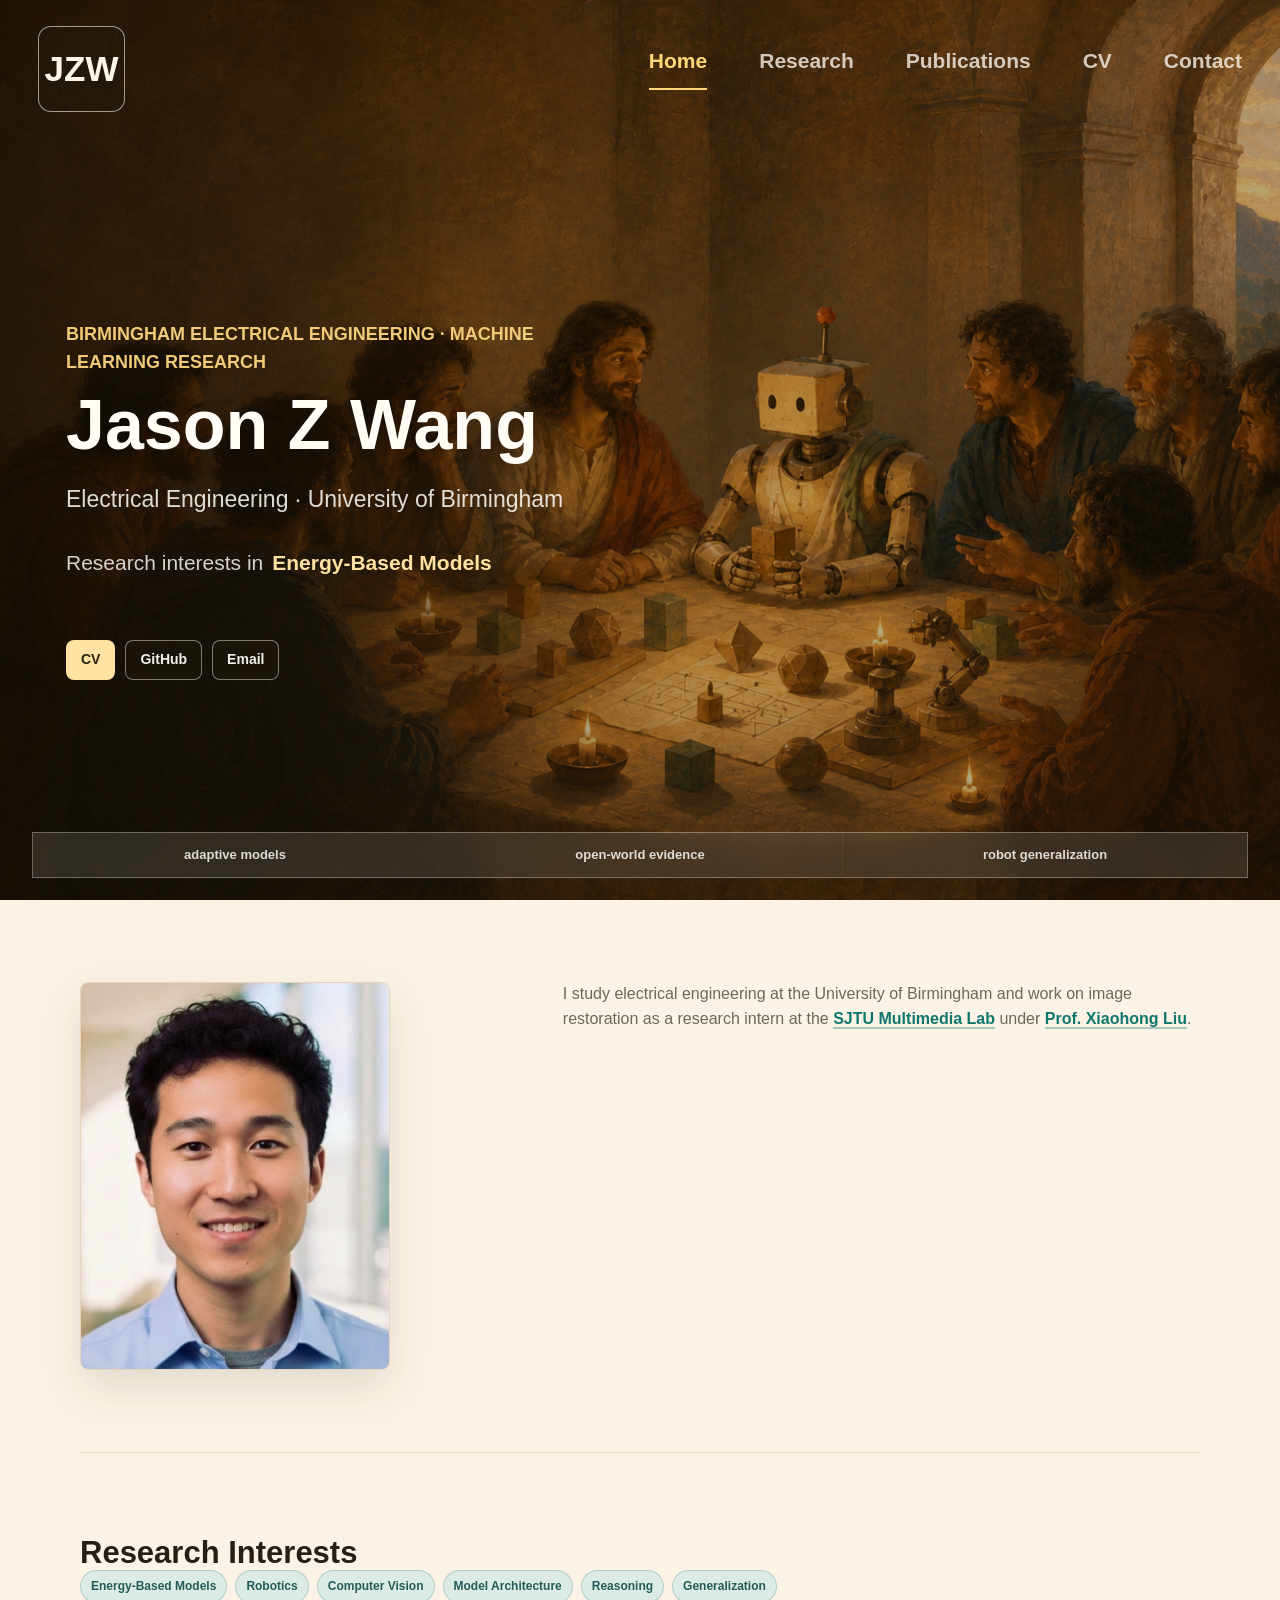
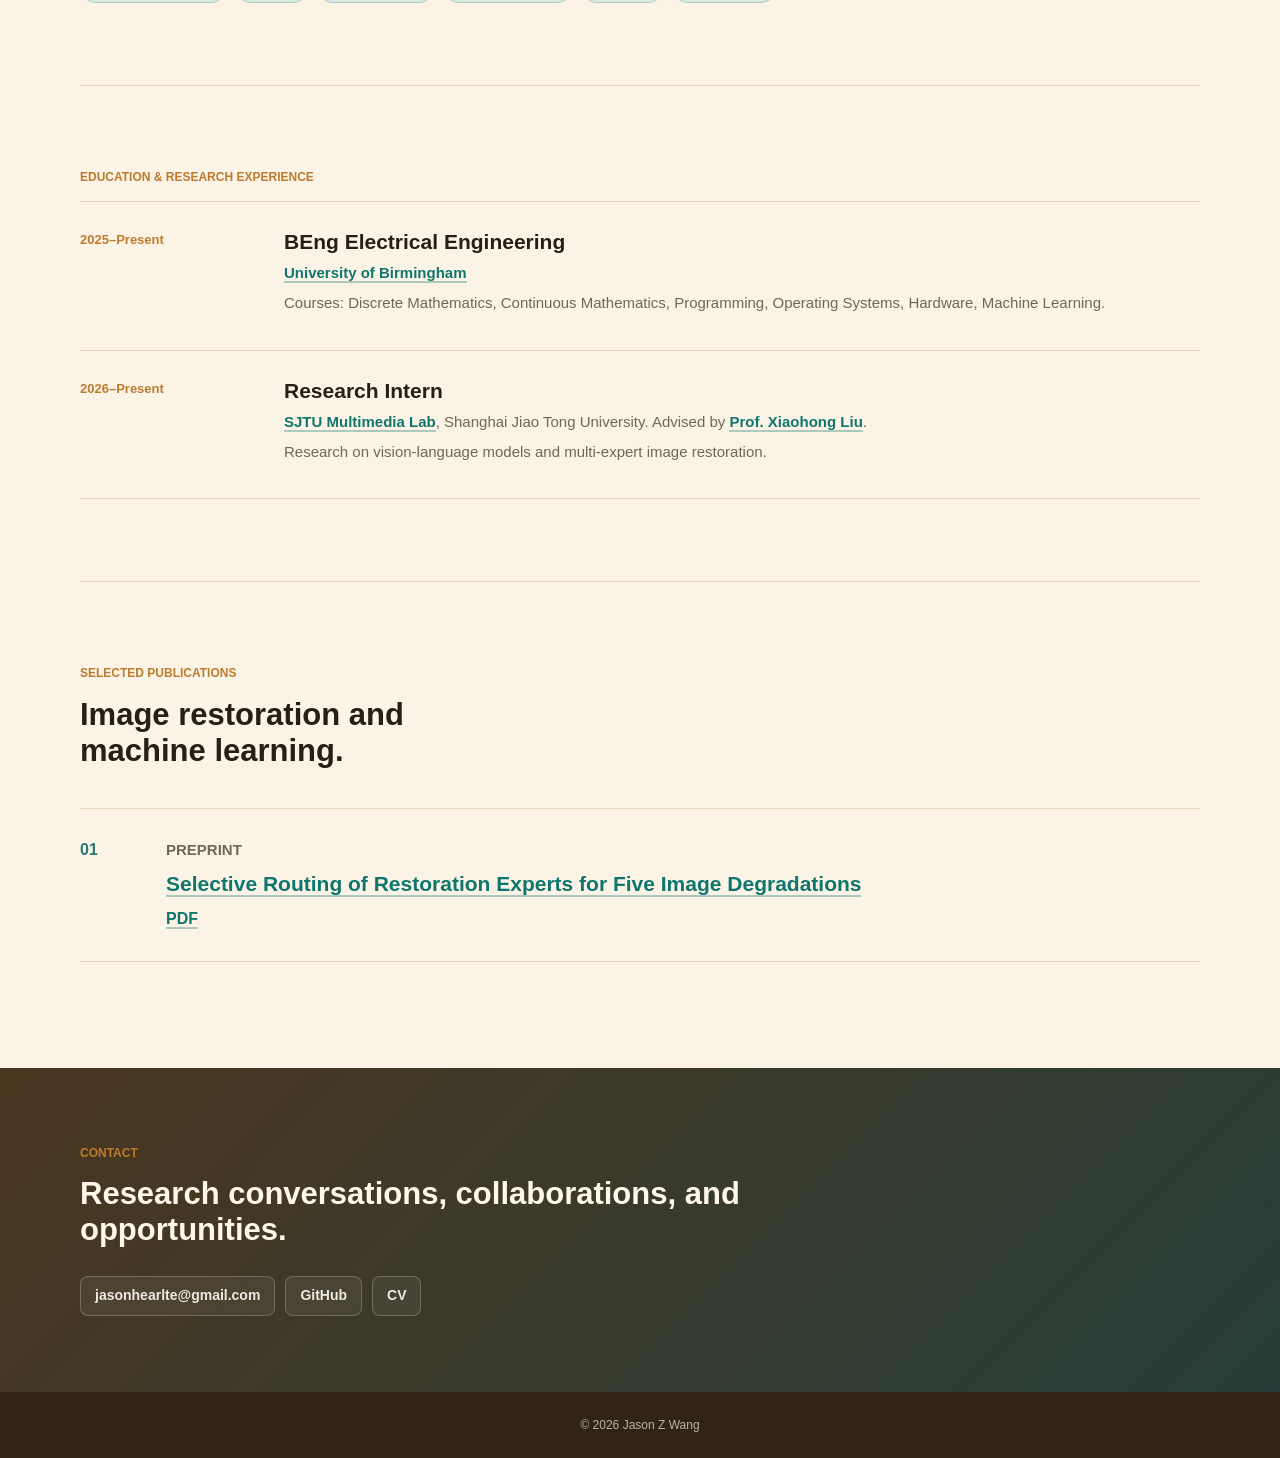
==== index.html @ c625f0ee "Remove education ranking and highlights" ====
<!DOCTYPE html>
<html lang="en">
<head>
  <meta charset="UTF-8">
  <meta name="viewport" content="width=device-width, initial-scale=1.0">
  <title>Jason Z Wang | Birmingham Electrical Engineering & ML Research</title>
  <meta name="description" content="Academic website for Jason Z Wang, a University of Birmingham Electrical Engineering student researching adaptive physical world models, embodied AI, robot learning, and open-world generalization.">
  <meta name="author" content="Jason Z Wang">
  <meta name="theme-color" content="#070b14">
  <link rel="canonical" href="https://jason-wang313.github.io/">

  <meta property="og:title" content="Jason Z Wang | Birmingham Electrical Engineering & ML Research">
  <meta property="og:description" content="Electrical Engineering at the University of Birmingham. Research interests in physical world models, embodied AI, robot learning, and open-world generalization.">
  <meta property="og:type" content="website">
  <meta property="og:url" content="https://jason-wang313.github.io/">
  <meta property="og:site_name" content="Jason Z Wang">
  <meta name="twitter:card" content="summary">
  <meta name="twitter:title" content="Jason Z Wang | Birmingham Electrical Engineering & ML Research">
  <meta name="twitter:description" content="Birmingham Electrical Engineering student and ML researcher working toward adaptive physical world models and embodied intelligence.">

  <link rel="icon" href="assets/favicon.svg" type="image/svg+xml">
  <link rel="stylesheet" href="css/style.css?v=20260519-headshot">
</head>
<body>
  <header class="site-header" id="top">
    <a class="brand" href="#home" aria-label="Jason Z Wang home">
      <span class="brand__mark">JZW</span>
    </a>
    <button class="nav-toggle" type="button" aria-label="Open navigation" aria-expanded="false">
      <span></span>
      <span></span>
      <span></span>
    </button>
    <nav class="site-nav" aria-label="Primary navigation">
      <a href="#home">Home</a>
      <a href="#research">Research</a>
      <a href="#publications">Publications</a>
      <a href="cv.html">CV</a>
      <a href="#contact">Contact</a>
    </nav>
  </header>

  <section class="hero" id="home" aria-labelledby="hero-title">
    <div class="hero__shade" aria-hidden="true"></div>

    <div class="hero__inner">
      <p class="eyebrow">Birmingham Electrical Engineering · Machine Learning Research</p>
      <h1 id="hero-title">Jason Z Wang</h1>
      <p class="hero__subtitle">Electrical Engineering · <span>University of Birmingham</span></p>
      <p class="hero__rotation">
        <span>Research interests in</span>
        <strong id="rotating-interest">Energy-Based Models</strong>
      </p>

      <div class="hero__actions" aria-label="Profile links">
        <a class="action action--primary" href="cv.html">CV</a>
        <a class="action" href="https://github.com/Jason-Wang313" target="_blank" rel="noopener">GitHub</a>
        <a class="action" href="mailto:jasonhearlte@gmail.com">Email</a>
      </div>
    </div>

    <div class="hero__footer" aria-label="Research summary">
      <span>adaptive models</span>
      <span>open-world evidence</span>
      <span>robot generalization</span>
    </div>
  </section>

  <main>
    <section class="section intro-section" id="about">
      <div class="section__grid">
        <div class="profile-portrait reveal">
          <img src="assets/headshot.jpeg" alt="Jason Z Wang headshot">
        </div>
        <div class="prose reveal">
          <p>I study electrical engineering at the University of Birmingham and work on image restoration as a research intern at the <a href="https://multimedia.sjtu.edu.cn/">SJTU Multimedia Lab</a> under <a href="https://jhc.sjtu.edu.cn/~xiaohongliu/">Prof. Xiaohong Liu</a>.</p>
        </div>
      </div>
    </section>

    <section class="section research-section" id="research">
      <h2>Research Interests</h2>
      <div class="tag-list reveal">
        <span>Energy-Based Models</span>
        <span>Robotics</span>
        <span>Computer Vision</span>
        <span>Model Architecture</span>
        <span>Reasoning</span>
        <span>Generalization</span>
      </div>
    </section>

    <section class="section timeline-section" id="education">
      <p class="section-kicker">Education & Research Experience</p>
      <div class="timeline reveal">
        <article>
          <time>2025–Present</time>
          <div>
            <h2>BEng Electrical Engineering</h2>
            <p><a href="https://www.birmingham.ac.uk/study/undergraduate/subjects/electronic-electrical-and-systems-engineering-courses/electronic-electrical-engineering-beng" target="_blank" rel="noopener">University of Birmingham</a></p>
            <p>Courses: Discrete Mathematics, Continuous Mathematics, Programming, Operating Systems, Hardware, Machine Learning.</p>
          </div>
        </article>
        <article>
          <time>2026–Present</time>
          <div>
            <h2>Research Intern</h2>
            <p><a href="https://multimedia.sjtu.edu.cn/">SJTU Multimedia Lab</a>, Shanghai Jiao Tong University. Advised by <a href="https://jhc.sjtu.edu.cn/~xiaohongliu/">Prof. Xiaohong Liu</a>.</p>
            <p>Research on vision-language models and multi-expert image restoration.</p>
          </div>
        </article>
      </div>
    </section>

    <section class="section publication-section" id="publications">
      <div class="section__grid">
        <div>
          <p class="section-kicker">Selected Publications</p>
          <h2>Image restoration and machine learning.</h2>
        </div>
      </div>

      <div class="publication-list reveal">
        <article>
          <div class="pub-index">01</div>
          <div>
            <p class="pub-badge">Preprint</p>
            <h3><a href="papers/selective-routing-image-restoration.pdf">Selective Routing of Restoration Experts for Five Image Degradations</a></h3>
            <div class="pub-links"><a href="papers/selective-routing-image-restoration.pdf">PDF</a></div>
          </div>
        </article>
      </div>
    </section>

    <section class="section contact-section" id="contact">
      <div class="contact-panel reveal">
        <p class="section-kicker">Contact</p>
        <h2>Research conversations, collaborations, and opportunities.</h2>
        <div class="contact-links">
          <a href="mailto:jasonhearlte@gmail.com">jasonhearlte@gmail.com</a>
          <a href="https://github.com/Jason-Wang313" target="_blank" rel="noopener">GitHub</a>
          <a href="cv.html">CV</a>
        </div>
      </div>
    </section>
  </main>

  <footer class="site-footer">
    <p>© 2026 Jason Z Wang</p>
  </footer>

  <script src="js/main.js" defer></script>
</body>
</html>
---- css/style.css ----
:root {
  --ink: #252015;
  --muted: #706755;
  --quiet: #938873;
  --paper: #fbf4e6;
  --paper-2: #f6ead6;
  --panel: #fffaf0;
  --line: #e5d6bd;
  --teal: #2c7771;
  --teal-soft: #dcebe5;
  --amber: #bd7b2f;
  --terracotta: #a75d3a;
  --cream: #fff8ea;
  --max: 1120px;
  --ease: cubic-bezier(0.2, 0.8, 0.2, 1);
}

*,
*::before,
*::after {
  box-sizing: border-box;
}

html {
  scroll-behavior: smooth;
  scroll-padding-top: 76px;
}

body {
  margin: 0;
  color: var(--ink);
  background: var(--paper);
  font-family: "Helvetica Neue", Helvetica, Arial, Inter, ui-sans-serif, system-ui, sans-serif;
  line-height: 1.56;
  -webkit-font-smoothing: antialiased;
}

a {
  color: inherit;
  text-decoration: none;
}

strong {
  font-weight: 700;
}

.site-header {
  position: fixed;
  z-index: 30;
  top: 0;
  left: 0;
  right: 0;
  display: flex;
  align-items: center;
  justify-content: space-between;
  height: 112px;
  padding: 26px 38px 0;
  color: rgba(255, 250, 240, 0.94);
  transition: background 0.25s var(--ease), border-color 0.25s var(--ease), color 0.25s var(--ease);
}

.site-header.is-scrolled,
.site-header.is-open {
  color: var(--ink);
  background: rgba(255, 250, 240, 0.9);
  border-bottom: 1px solid rgba(138, 113, 77, 0.2);
  backdrop-filter: blur(14px);
}

.brand {
  display: inline-flex;
  align-items: center;
  font-weight: 800;
}

.brand__mark {
  display: grid;
  place-items: center;
  width: 87px;
  height: 86px;
  border: 1px solid rgba(255, 250, 240, 0.58);
  border-radius: 13px;
  color: var(--cream);
  background: rgba(37, 32, 21, 0.2);
  font-size: 35px;
}

.site-header.is-scrolled .brand__mark,
.site-header.is-open .brand__mark {
  color: var(--teal);
  border-color: rgba(44, 119, 113, 0.28);
  background: rgba(44, 119, 113, 0.08);
}

.site-nav {
  display: flex;
  align-items: center;
  gap: 52px;
  align-self: flex-start;
  padding-top: 19px;
  font-size: 21px;
  font-weight: 700;
}

.site-nav a {
  position: relative;
  color: currentColor;
  opacity: 0.82;
  transition: opacity 0.2s var(--ease), color 0.2s var(--ease);
}

.site-nav a:hover,
.site-nav a.is-active {
  color: #ffd778;
  opacity: 1;
}

.site-nav a.is-active::after {
  content: "";
  position: absolute;
  left: 0;
  right: 0;
  bottom: -12px;
  height: 2px;
  background: currentColor;
}

.nav-toggle {
  display: none;
  width: 38px;
  height: 38px;
  border: 1px solid rgba(255, 250, 240, 0.38);
  border-radius: 8px;
  background: rgba(37, 32, 21, 0.16);
  color: currentColor;
}

.nav-toggle span {
  display: block;
  width: 18px;
  height: 2px;
  margin: 4px auto;
  border-radius: 2px;
  background: currentColor;
}

.hero {
  position: relative;
  min-height: 100vh;
  display: grid;
  align-items: start;
  overflow: hidden;
  padding: 0 66px 82px;
  color: var(--cream);
  background:
    url("../assets/website-image-hero.png?v=20260518-website-image-v4") center top / cover no-repeat,
    #21170f;
}

.hero__shade {
  position: absolute;
  inset: 0;
  background:
    linear-gradient(90deg, rgba(15, 11, 7, 0.62) 0%, rgba(24, 17, 10, 0.44) 30%, rgba(24, 17, 10, 0.16) 52%, rgba(20, 13, 8, 0.22) 100%),
    linear-gradient(180deg, rgba(17, 13, 8, 0.08), rgba(17, 13, 8, 0.2));
  pointer-events: none;
}

.hero__inner {
  position: relative;
  z-index: 1;
  width: min(100%, 560px);
  margin: 0;
  padding-top: 320px;
}

.eyebrow,
.section-kicker {
  margin: 0 0 14px;
  color: var(--amber);
  font-size: 12px;
  font-weight: 800;
  text-transform: uppercase;
}

.hero .eyebrow {
  color: #f0ca78;
  font-size: 18px;
}

.hero h1 {
  max-width: 560px;
  margin: 0;
  color: #fffdf5;
  font-size: 70px;
  line-height: 1.02;
  letter-spacing: 0;
  text-shadow: 0 2px 22px rgba(0, 0, 0, 0.25);
}

.hero__subtitle {
  max-width: 560px;
  margin: 20px 0 0;
  color: rgba(255, 253, 245, 0.86);
  font-size: 23px;
  font-weight: 500;
}

.hero__rotation {
  display: flex;
  flex-wrap: wrap;
  gap: 9px;
  align-items: center;
  min-height: 32px;
  margin: 30px 0 0;
  color: rgba(255, 253, 245, 0.82);
  font-size: 21px;
}

.hero__rotation strong {
  color: #ffe2a1;
  transition: opacity 0.26s var(--ease), transform 0.26s var(--ease);
}

.hero__rotation strong.is-swapping {
  opacity: 0;
  transform: translateY(8px);
}

.hero__actions {
  display: flex;
  flex-wrap: wrap;
  gap: 10px;
  margin-top: 60px;
}

.action {
  display: inline-flex;
  align-items: center;
  justify-content: center;
  min-height: 40px;
  padding: 0 14px;
  border: 1px solid rgba(255, 250, 240, 0.44);
  border-radius: 8px;
  color: rgba(255, 253, 245, 0.94);
  background: rgba(45, 35, 20, 0.24);
  font-size: 14px;
  font-weight: 700;
  backdrop-filter: blur(6px);
  transition: transform 0.2s var(--ease), border-color 0.2s var(--ease), background 0.2s var(--ease);
}

.action:hover {
  transform: translateY(-2px);
  border-color: rgba(255, 226, 161, 0.76);
  background: rgba(45, 35, 20, 0.34);
}

.action--primary {
  border-color: rgba(255, 226, 161, 0.92);
  color: #2b2112;
  background: #ffe2a1;
}

.hero__footer {
  position: absolute;
  z-index: 1;
  left: 32px;
  right: 32px;
  bottom: 22px;
  display: grid;
  grid-template-columns: repeat(3, 1fr);
  gap: 1px;
  max-width: none;
  margin: 0 auto;
  border: 1px solid rgba(255, 250, 240, 0.28);
  background: rgba(255, 250, 240, 0.14);
  backdrop-filter: blur(10px);
}

.hero__footer span {
  padding: 12px 16px;
  color: rgba(255, 253, 245, 0.84);
  font-size: 13px;
  font-weight: 700;
  text-align: center;
  background: rgba(39, 30, 17, 0.24);
}

.section {
  width: min(100% - 48px, var(--max));
  margin: 0 auto;
  padding: 82px 0;
}

.section__grid {
  display: grid;
  grid-template-columns: 0.8fr 1.2fr;
  gap: 58px;
  align-items: start;
}

.section h2 {
  margin: 0;
  max-width: 520px;
  font-size: 31px;
  line-height: 1.15;
}

.profile-portrait {
  width: min(100%, 310px);
}

.profile-portrait img {
  display: block;
  width: 100%;
  aspect-ratio: 4 / 5;
  object-fit: cover;
  object-position: center 34%;
  border: 1px solid var(--line);
  border-radius: 8px;
  box-shadow: 0 18px 42px rgba(56, 43, 26, 0.12);
}

.prose p,
.agenda p {
  margin: 0 0 15px;
  color: var(--muted);
  font-size: 16px;
}

.highlights {
  display: grid;
  grid-template-columns: repeat(3, minmax(0, 1fr));
  gap: 1px;
  margin-top: 56px;
  border: 1px solid var(--line);
  background: var(--line);
}

.highlights article {
  min-width: 0;
  min-height: 132px;
  padding: 22px;
  background: var(--panel);
}

.highlights span,
.pub-badge {
  display: block;
  margin-bottom: 12px;
  color: var(--quiet);
  font-size: 12px;
  font-weight: 800;
  text-transform: uppercase;
}

.highlights strong {
  display: block;
  font-size: 17px;
  line-height: 1.28;
}

.prose a,
.highlights a,
.timeline a,
.publication-list a,
.contact-links a {
  color: #0f766e;
  border-bottom: 2px solid rgba(15, 118, 110, 0.34);
  font-weight: 800;
}

.prose a:hover,
.highlights a:hover,
.timeline a:hover,
.publication-list a:hover,
.contact-links a:hover {
  color: #bd7b2f;
  border-bottom-color: rgba(189, 123, 47, 0.52);
}

.research-section,
.publication-section,
.timeline-section {
  border-top: 1px solid var(--line);
}

.agenda {
  padding: 25px;
  border: 1px solid var(--line);
  border-left: 4px solid var(--teal);
  border-radius: 0 8px 8px 0;
  background: var(--panel);
}

.agenda p {
  margin: 0;
  color: var(--ink);
  font-size: 18px;
  line-height: 1.55;
}

.research-columns {
  display: grid;
  grid-template-columns: 1fr 1fr;
  gap: 22px;
  margin-top: 36px;
}

.research-columns article {
  padding: 24px;
  border: 1px solid var(--line);
  border-radius: 8px;
  background: var(--panel);
}

.research-columns h3 {
  margin: 0 0 16px;
  font-size: 17px;
}

.tag-list {
  display: flex;
  flex-wrap: wrap;
  gap: 8px;
}

.tag-list span {
  padding: 6px 10px;
  border: 1px solid rgba(44, 119, 113, 0.26);
  border-radius: 999px;
  color: #245d58;
  background: var(--teal-soft);
  font-size: 12px;
  font-weight: 700;
}

.tag-list--quiet span {
  border-color: rgba(189, 123, 47, 0.28);
  color: #7a5328;
  background: #f3e3c7;
}

.timeline {
  border-top: 1px solid var(--line);
}

.timeline article {
  display: grid;
  grid-template-columns: 170px 1fr;
  gap: 34px;
  padding: 28px 0;
  border-bottom: 1px solid var(--line);
}

.timeline time {
  color: var(--amber);
  font-size: 13px;
  font-weight: 800;
}

.timeline h2 {
  margin: 0 0 7px;
  font-size: 21px;
}

.timeline p {
  margin: 0 0 7px;
  color: var(--muted);
  font-size: 15px;
}

.publication-list {
  margin-top: 40px;
  border-top: 1px solid var(--line);
}

.publication-list article {
  display: grid;
  grid-template-columns: 58px 1fr;
  gap: 28px;
  padding: 29px 0;
  border-bottom: 1px solid var(--line);
}

.pub-index {
  color: var(--teal);
  font-size: 16px;
  font-weight: 900;
}

.publication-list h3 {
  margin: 0 0 9px;
  font-size: 21px;
  line-height: 1.28;
}

.publication-list p {
  margin: 0 0 9px;
  color: var(--muted);
  font-size: 15px;
}

.inline-links {
  display: flex;
  gap: 9px;
  margin-top: 12px;
}

.inline-links a {
  display: inline-flex;
  align-items: center;
  min-height: 32px;
  padding: 0 11px;
  border-radius: 8px;
  font-size: 12px;
  font-weight: 800;
}

.inline-links a {
  color: #245d58;
  background: var(--teal-soft);
}

.contact-section {
  width: 100%;
  max-width: none;
  margin-top: 24px;
  padding: 76px 24px;
  color: var(--cream);
  background:
    linear-gradient(135deg, rgba(75, 54, 31, 0.94), rgba(35, 63, 59, 0.92)),
    #4b361f;
}

.contact-panel {
  width: min(100%, var(--max));
  margin: 0 auto;
}

.contact-panel h2 {
  max-width: 720px;
  font-size: 31px;
}

.contact-links {
  display: flex;
  flex-wrap: wrap;
  gap: 10px;
  margin-top: 28px;
}

.contact-links a {
  display: inline-flex;
  align-items: center;
  min-height: 40px;
  padding: 0 14px;
  border: 1px solid rgba(255, 250, 240, 0.22);
  border-radius: 8px;
  color: rgba(255, 253, 245, 0.9);
  background: rgba(255, 255, 255, 0.06);
  font-size: 14px;
  font-weight: 700;
}

.site-footer {
  padding: 24px;
  color: rgba(255, 253, 245, 0.66);
  background: #322414;
  text-align: center;
}

.site-footer p {
  margin: 0;
  font-size: 12px;
}

.reveal {
  opacity: 0;
  transform: translateY(18px);
  transition: opacity 0.55s var(--ease), transform 0.55s var(--ease);
}

.reveal.is-visible {
  opacity: 1;
  transform: none;
}

@media (max-width: 1120px) {
  .highlights {
    grid-template-columns: repeat(3, minmax(0, 1fr));
  }
}

@media (max-width: 820px) {
  html {
    scroll-padding-top: 66px;
  }

  .site-header {
    height: 62px;
    padding: 0 18px;
  }

  .brand__mark {
    width: 38px;
    height: 38px;
    border-radius: 8px;
    font-size: 16px;
  }

  .nav-toggle {
    display: block;
  }

  .site-nav {
    position: fixed;
    top: 62px;
    left: 0;
    right: 0;
    display: grid;
    gap: 0;
    padding: 10px 18px 18px;
    color: var(--ink);
    font-size: 13px;
    background: rgba(255, 250, 240, 0.96);
    border-bottom: 1px solid rgba(138, 113, 77, 0.2);
    transform: translateY(-120%);
    transition: transform 0.24s var(--ease);
  }

  .site-header.is-open .site-nav {
    transform: translateY(0);
  }

  .site-nav a {
    padding: 11px 0;
  }

  .hero {
    min-height: 100svh;
    padding: 86px 22px 122px;
    background: url("../assets/website-image-hero.png?v=20260518-website-image-v4") center top / cover no-repeat #21170f;
  }

  .hero__inner {
    min-width: 0;
    max-width: 100%;
    padding-top: 120px;
  }

  .hero .eyebrow {
    font-size: 12px;
  }

  .hero h1 {
    font-size: 39px;
  }

  .hero__subtitle {
    max-width: 310px;
    font-size: 17px;
    line-height: 1.35;
  }

  .hero__subtitle span {
    display: block;
  }

  .hero__rotation {
    font-size: 16px;
  }

  .hero__actions {
    align-items: stretch;
    flex-direction: column;
  }

  .action {
    width: min(100%, 340px);
  }

  .hero__footer {
    left: 18px;
    right: 18px;
    grid-template-columns: 1fr;
  }

  .hero__footer span {
    padding: 9px 12px;
  }

  .section {
    width: min(100% - 36px, var(--max));
    padding: 60px 0;
  }

  .section__grid,
  .research-columns,
  .timeline article,
  .publication-list article {
    grid-template-columns: 1fr;
    gap: 20px;
  }

  .section h2,
  .contact-panel h2 {
    font-size: 26px;
  }

  .agenda {
    padding: 20px;
  }

  .agenda p {
    font-size: 16px;
  }

  .highlights {
    grid-template-columns: 1fr;
  }
}

@media (prefers-reduced-motion: reduce) {
  *,
  *::before,
  *::after {
    animation-duration: 0.01ms !important;
    animation-iteration-count: 1 !important;
    scroll-behavior: auto !important;
    transition-duration: 0.01ms !important;
  }

  .reveal {
    opacity: 1;
    transform: none;
  }
}
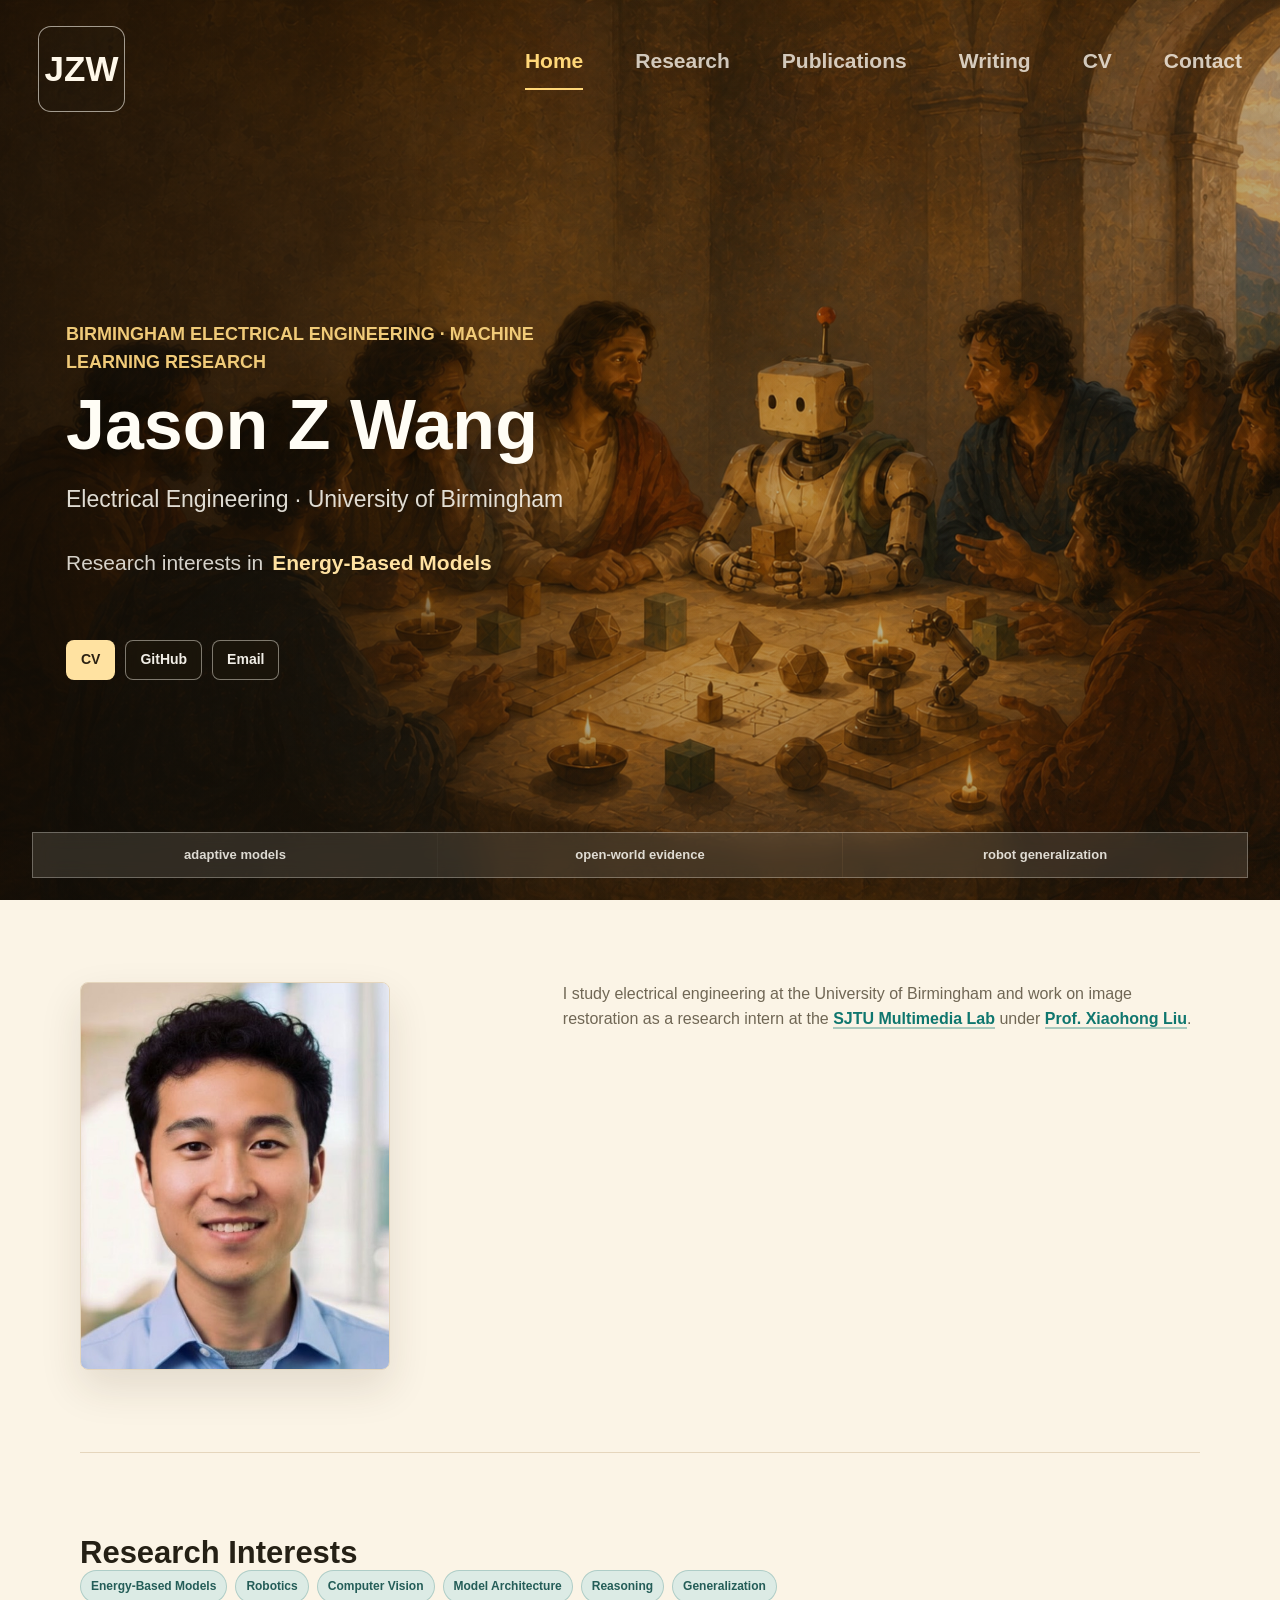
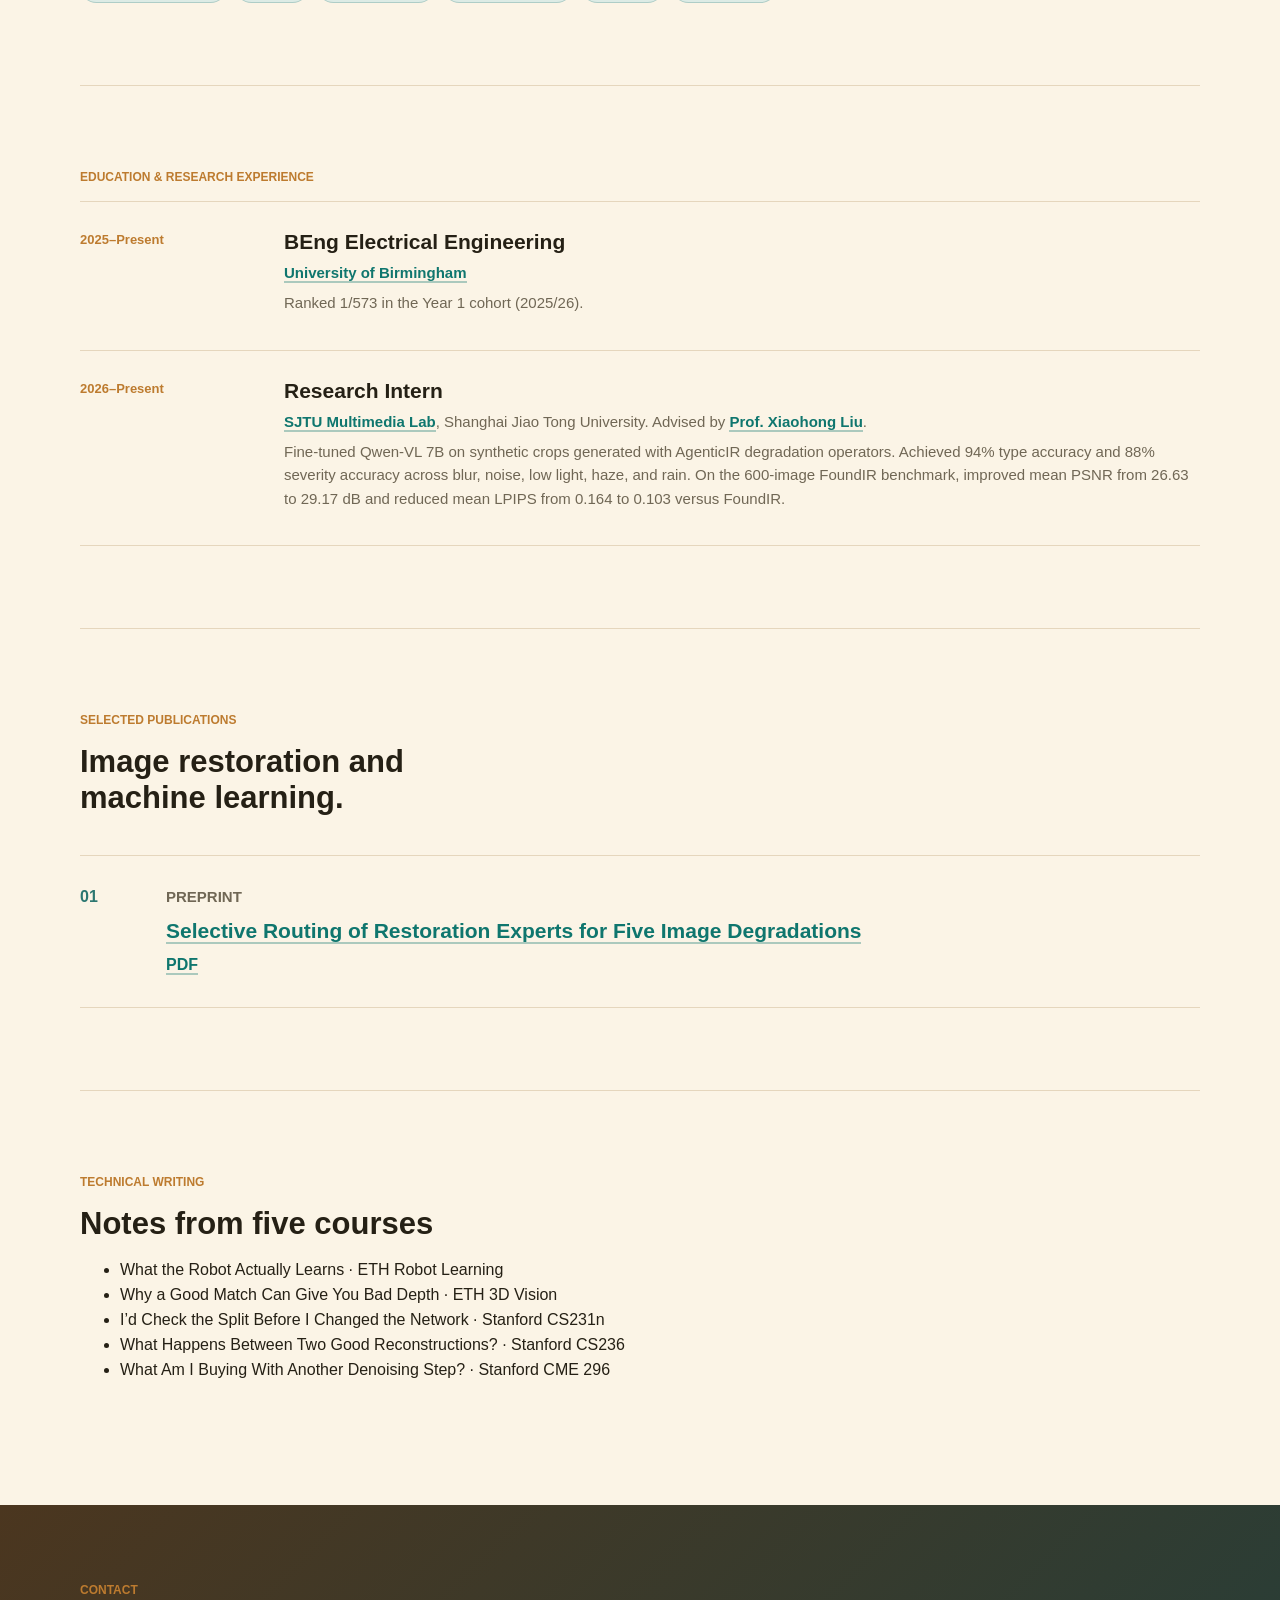
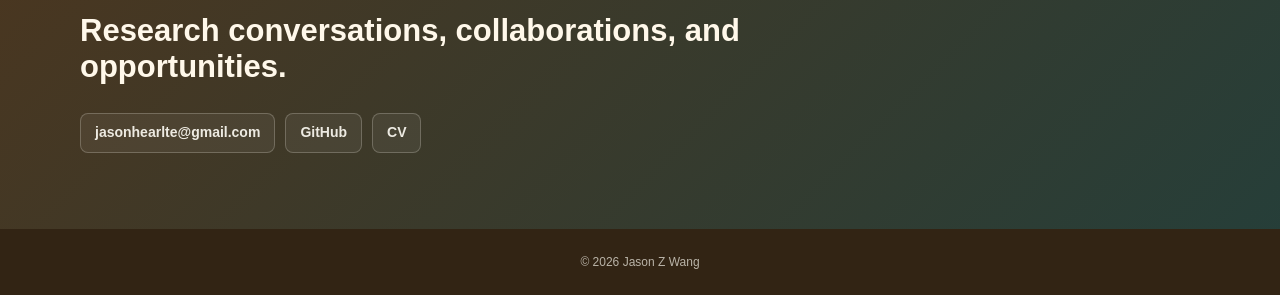
==== commit 28b6c0e8: "Publish course essays and update academic CV" ====
--- a/index.html
+++ b/index.html
@@ -35,6 +35,7 @@
       <a href="#home">Home</a>
       <a href="#research">Research</a>
       <a href="#publications">Publications</a>
+      <a href="#writing">Writing</a>
       <a href="cv.html">CV</a>
       <a href="#contact">Contact</a>
     </nav>
@@ -98,7 +99,7 @@
           <div>
             <h2>BEng Electrical Engineering</h2>
             <p><a href="https://www.birmingham.ac.uk/study/undergraduate/subjects/electronic-electrical-and-systems-engineering-courses/electronic-electrical-engineering-beng" target="_blank" rel="noopener">University of Birmingham</a></p>
-            <p>Courses: Discrete Mathematics, Continuous Mathematics, Programming, Operating Systems, Hardware, Machine Learning.</p>
+            <p>Ranked 1/573 in the Year 1 cohort (2025/26).</p>
           </div>
         </article>
         <article>
@@ -106,7 +107,7 @@
           <div>
             <h2>Research Intern</h2>
             <p><a href="https://multimedia.sjtu.edu.cn/">SJTU Multimedia Lab</a>, Shanghai Jiao Tong University. Advised by <a href="https://jhc.sjtu.edu.cn/~xiaohongliu/">Prof. Xiaohong Liu</a>.</p>
-            <p>Research on vision-language models and multi-expert image restoration.</p>
+            <p>Fine-tuned Qwen-VL 7B on synthetic crops generated with AgenticIR degradation operators. Achieved 94% type accuracy and 88% severity accuracy across blur, noise, low light, haze, and rain. On the 600-image FoundIR benchmark, improved mean PSNR from 26.63 to 29.17 dB and reduced mean LPIPS from 0.164 to 0.103 versus FoundIR.</p>
           </div>
         </article>
       </div>
@@ -132,6 +133,12 @@
       </div>
     </section>
 
+    <section class="section publication-section" id="writing">
+      <p class="section-kicker">Technical Writing</p>
+      <h2><a href="blog/">Notes from five courses</a></h2>
+      <ul><li><a href="blog/robot-learning.html">What the Robot Actually Learns</a> · ETH Robot Learning</li><li><a href="blog/3d-vision.html">Why a Good Match Can Give You Bad Depth</a> · ETH 3D Vision</li><li><a href="blog/cs231n.html">I’d Check the Split Before I Changed the Network</a> · Stanford CS231n</li><li><a href="blog/cs236.html">What Happens Between Two Good Reconstructions?</a> · Stanford CS236</li><li><a href="blog/cme296.html">What Am I Buying With Another Denoising Step?</a> · Stanford CME 296</li></ul>
+    </section>
+
     <section class="section contact-section" id="contact">
       <div class="contact-panel reveal">
         <p class="section-kicker">Contact</p>
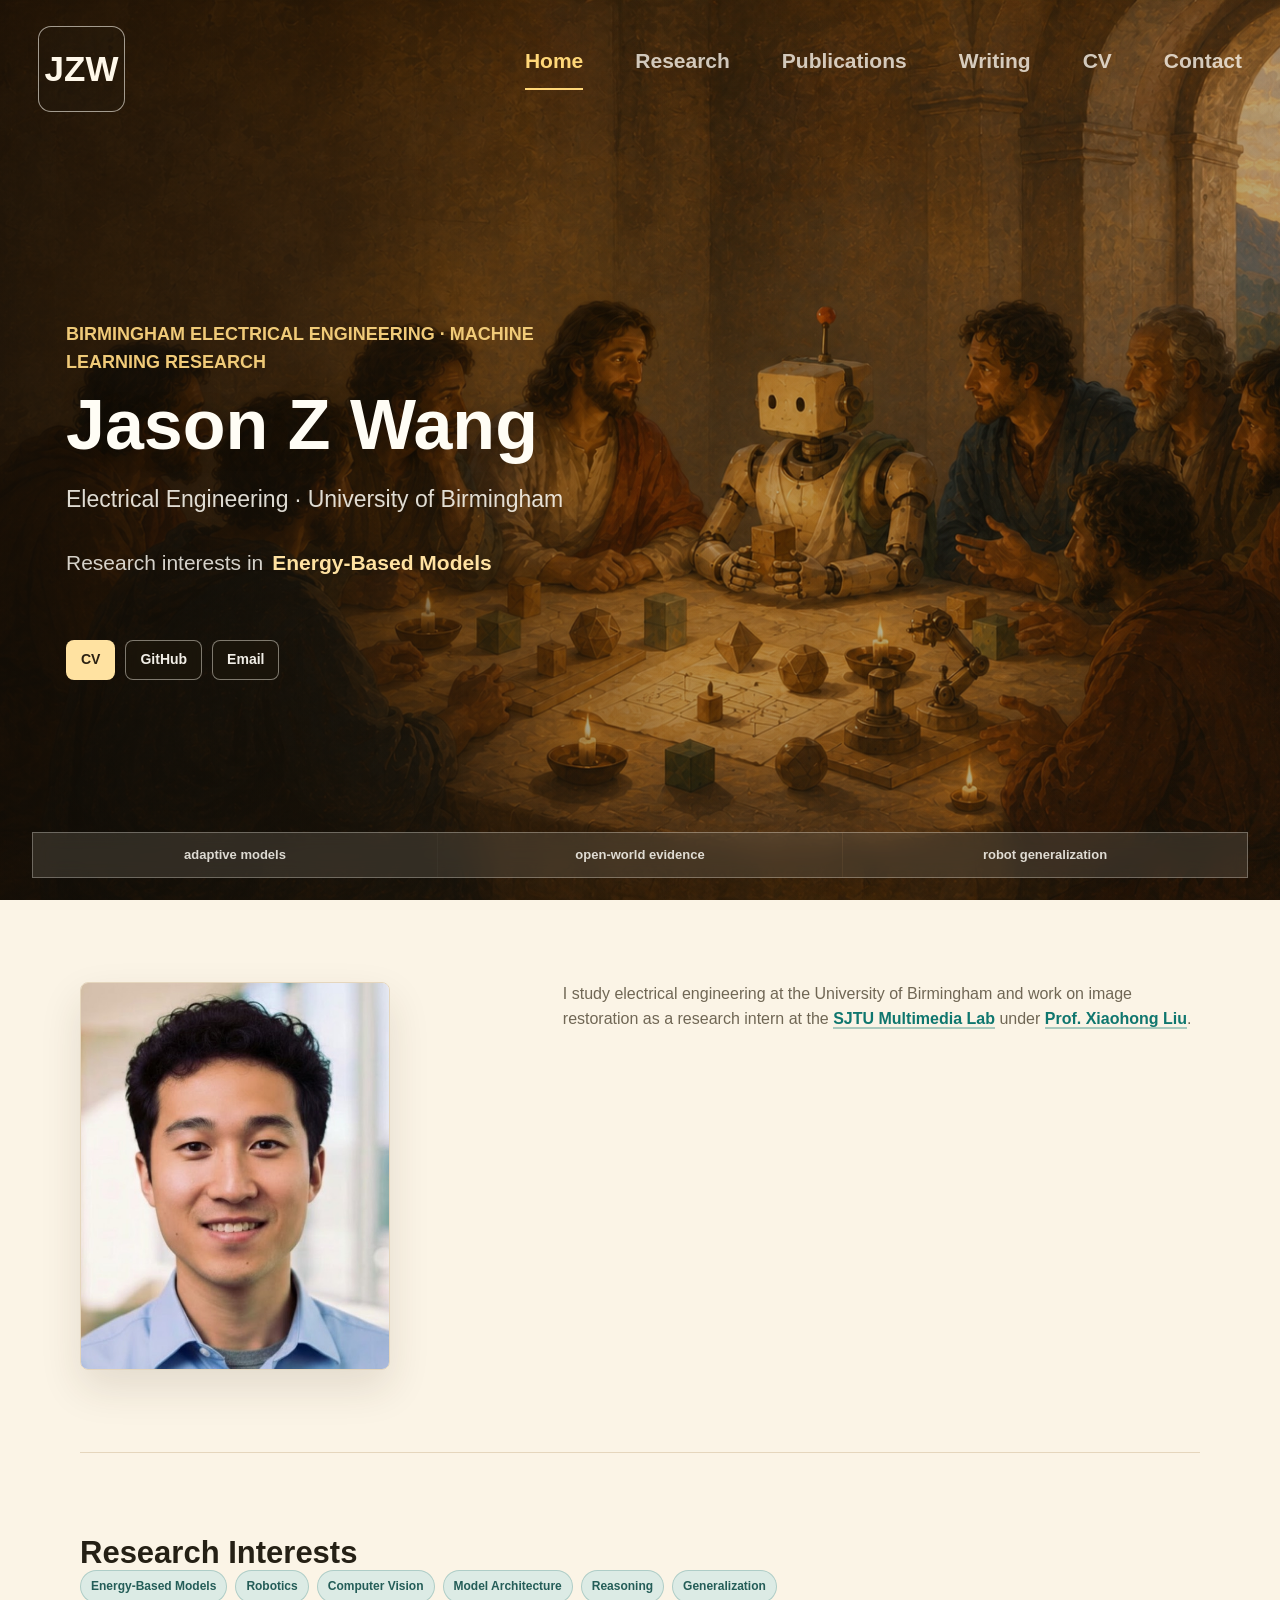
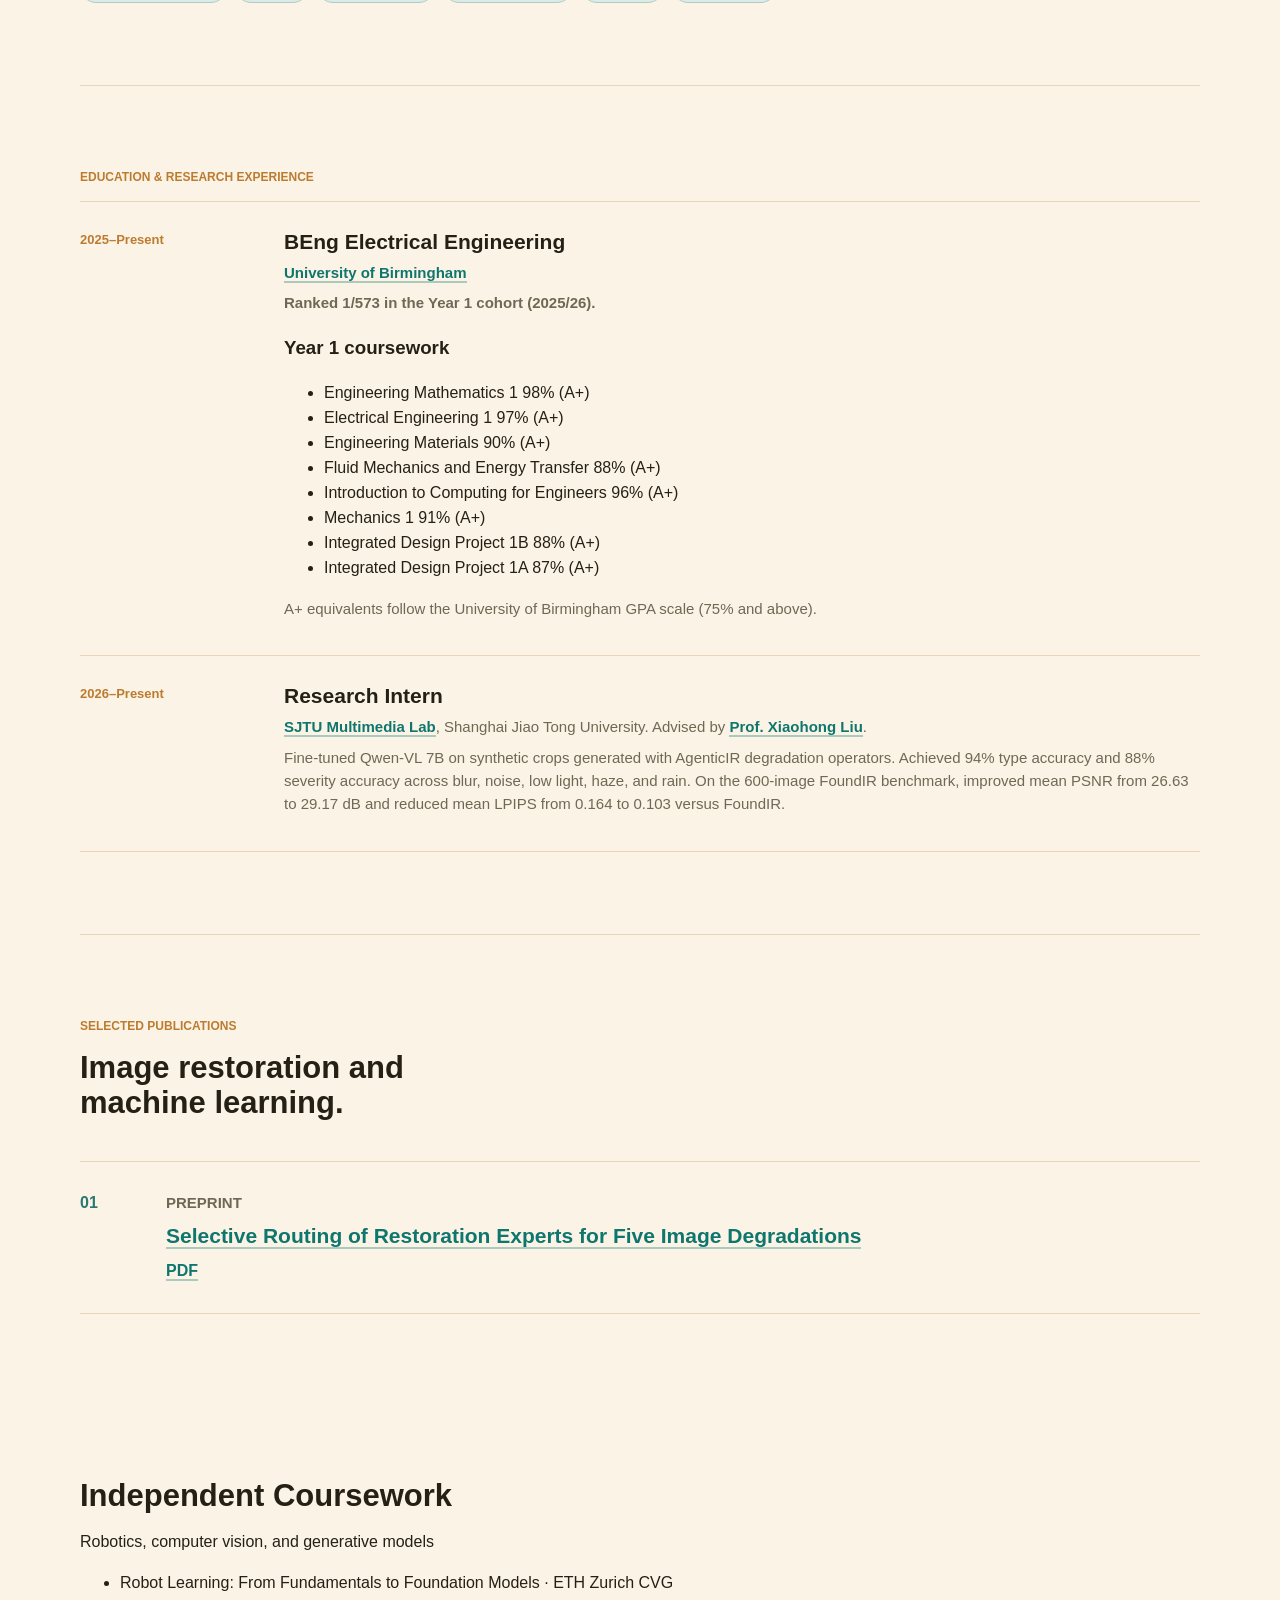
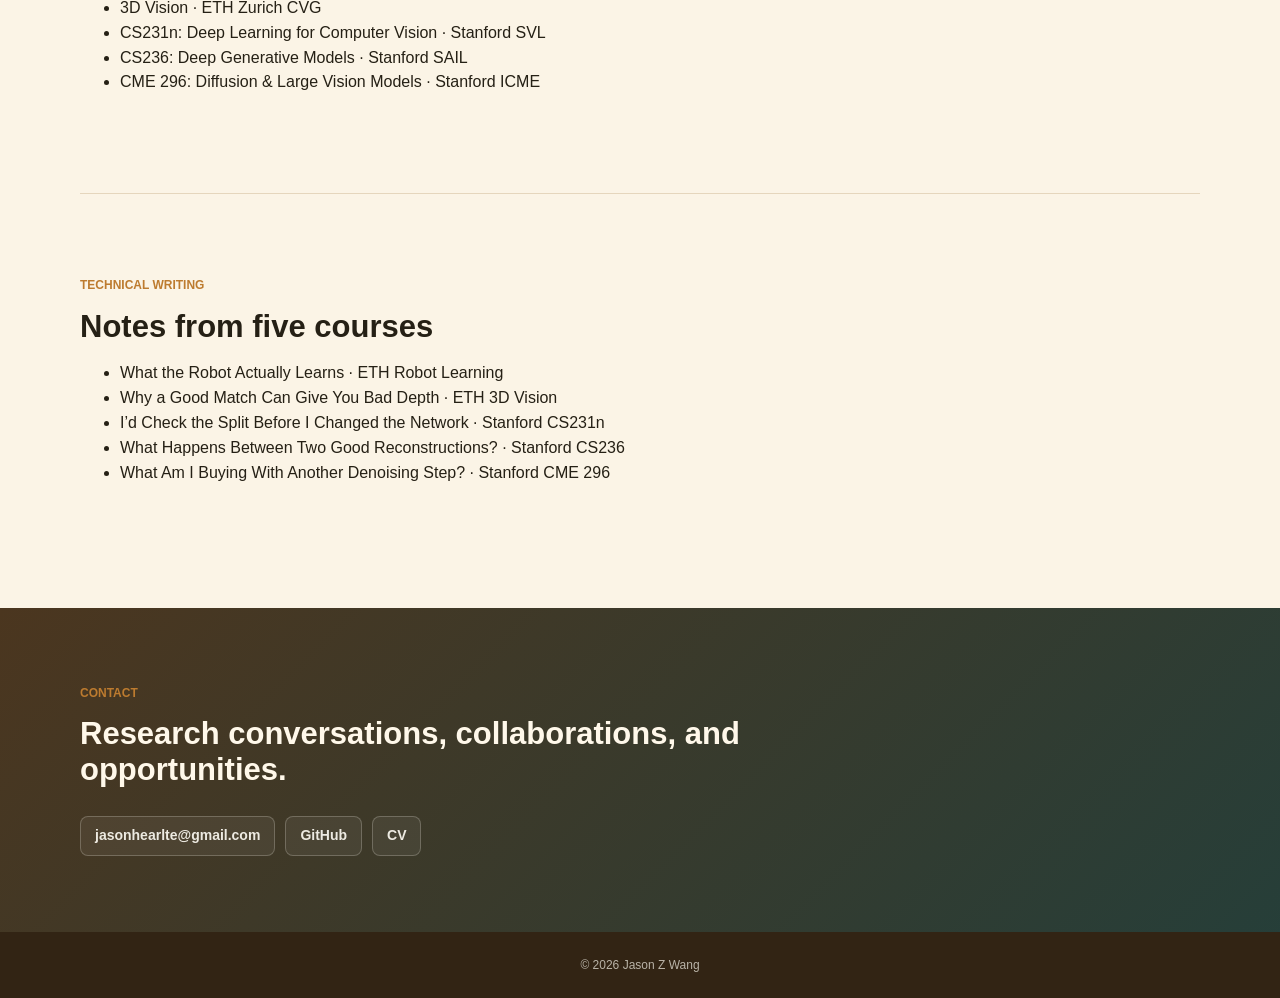
==== commit c567227a: "Add homepage coursework and worked examples" ====
--- a/index.html
+++ b/index.html
@@ -99,7 +99,7 @@
           <div>
             <h2>BEng Electrical Engineering</h2>
             <p><a href="https://www.birmingham.ac.uk/study/undergraduate/subjects/electronic-electrical-and-systems-engineering-courses/electronic-electrical-engineering-beng" target="_blank" rel="noopener">University of Birmingham</a></p>
-            <p>Ranked 1/573 in the Year 1 cohort (2025/26).</p>
+            <p><strong>Ranked 1/573 in the Year 1 cohort (2025/26).</strong></p><h3>Year 1 coursework</h3><ul><li>Engineering Mathematics 1 98% (A+)</li><li>Electrical Engineering 1 97% (A+)</li><li>Engineering Materials 90% (A+)</li><li>Fluid Mechanics and Energy Transfer 88% (A+)</li><li>Introduction to Computing for Engineers 96% (A+)</li><li>Mechanics 1 91% (A+)</li><li>Integrated Design Project 1B 88% (A+)</li><li>Integrated Design Project 1A 87% (A+)</li></ul><p>A+ equivalents follow the University of Birmingham GPA scale (75% and above).</p>
           </div>
         </article>
         <article>
@@ -133,6 +133,12 @@
       </div>
     </section>
 
+    <section class="section" id="coursework" aria-labelledby="coursework-title">
+      <h2 id="coursework-title">Independent Coursework</h2>
+      <p>Robotics, computer vision, and generative models</p>
+      <ul><li><a href="https://cvg.ethz.ch/lectures/Robot-Learning/">Robot Learning: From Fundamentals to Foundation Models</a> · ETH Zurich CVG</li><li><a href="https://cvg.ethz.ch/lectures/3D-vision/">3D Vision</a> · ETH Zurich CVG</li><li><a href="https://cs231n.stanford.edu/">CS231n: Deep Learning for Computer Vision</a> · Stanford SVL</li><li><a href="https://deepgenerativemodels.github.io/">CS236: Deep Generative Models</a> · Stanford SAIL</li><li><a href="https://cme296.stanford.edu/">CME 296: Diffusion &amp; Large Vision Models</a> · Stanford ICME</li></ul>
+    </section>
+
     <section class="section publication-section" id="writing">
       <p class="section-kicker">Technical Writing</p>
       <h2><a href="blog/">Notes from five courses</a></h2>
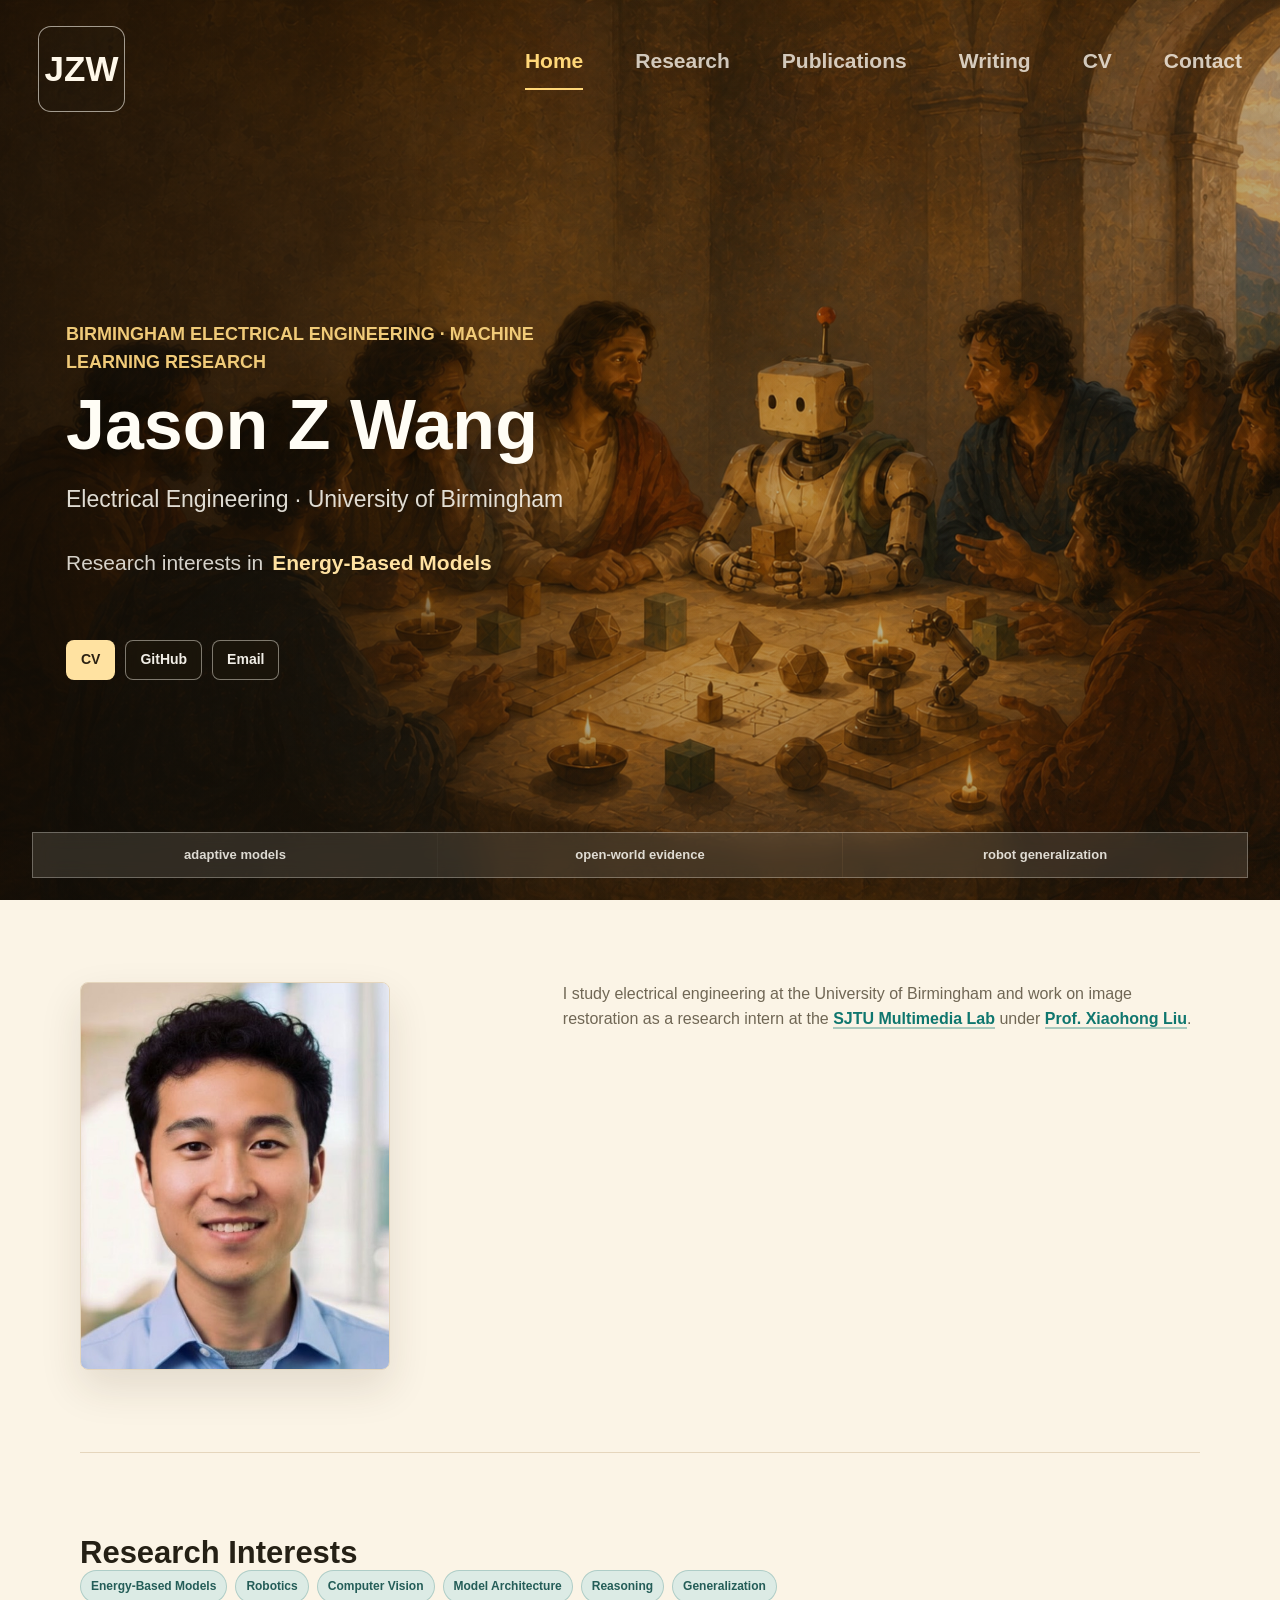
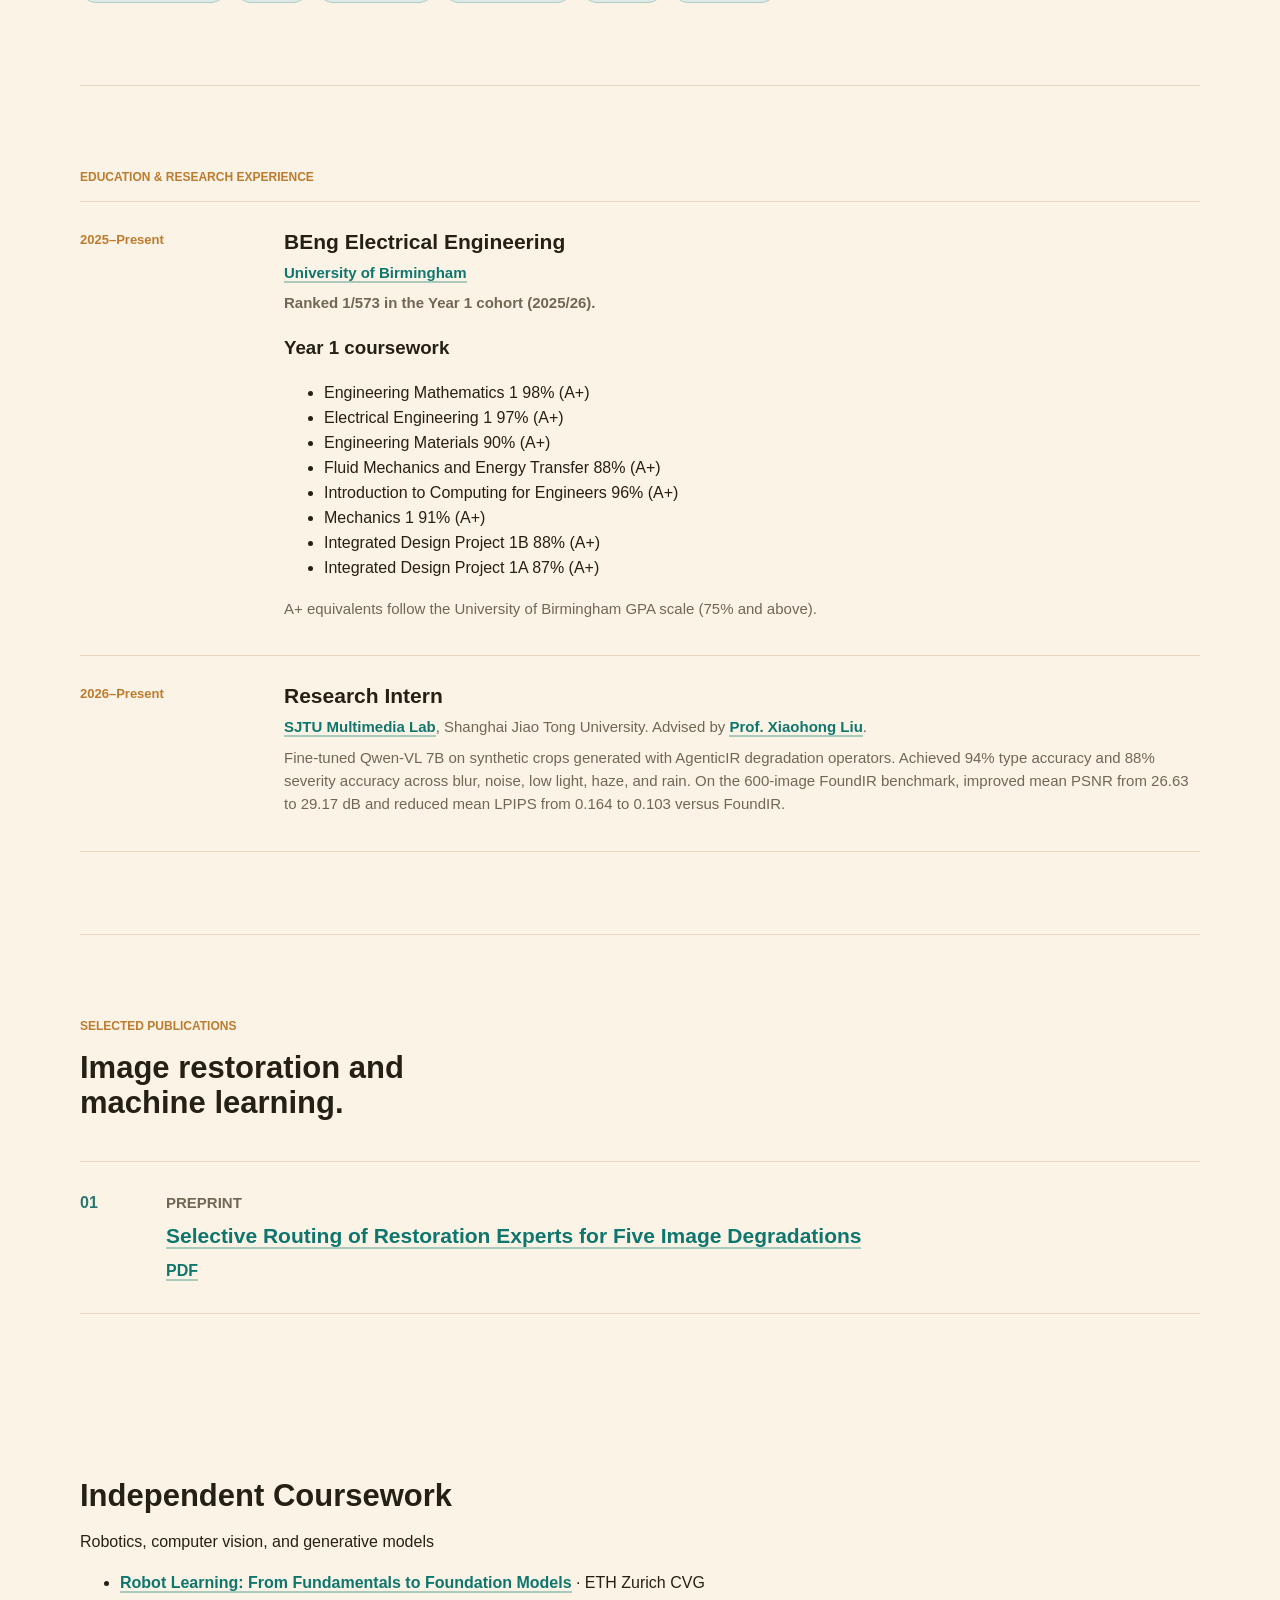
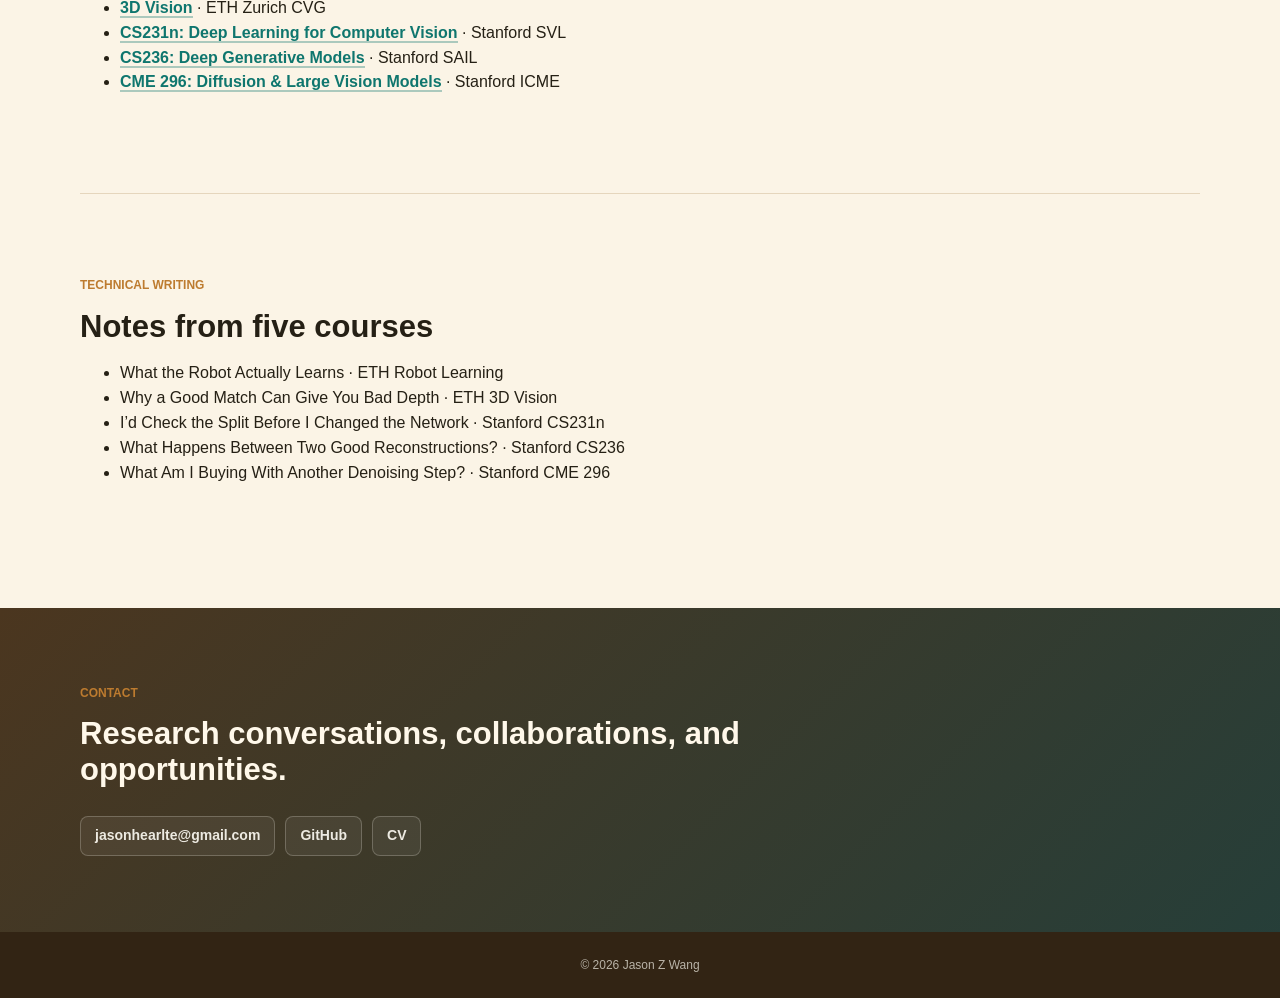
==== commit 73271555: "Match coursework links to homepage link styling" ====
--- a/index.html
+++ b/index.html
@@ -19,7 +19,7 @@
   <meta name="twitter:description" content="Birmingham Electrical Engineering student and ML researcher working toward adaptive physical world models and embodied intelligence.">
 
   <link rel="icon" href="assets/favicon.svg" type="image/svg+xml">
-  <link rel="stylesheet" href="css/style.css?v=20260519-headshot">
+  <link rel="stylesheet" href="css/style.css?v=20261125-course-links">
 </head>
 <body>
   <header class="site-header" id="top">
--- a/css/style.css
+++ b/css/style.css
@@ -364,6 +364,7 @@
 .prose a,
 .highlights a,
 .timeline a,
+#coursework a,
 .publication-list a,
 .contact-links a {
   color: #0f766e;
@@ -374,6 +375,7 @@
 .prose a:hover,
 .highlights a:hover,
 .timeline a:hover,
+#coursework a:hover,
 .publication-list a:hover,
 .contact-links a:hover {
   color: #bd7b2f;
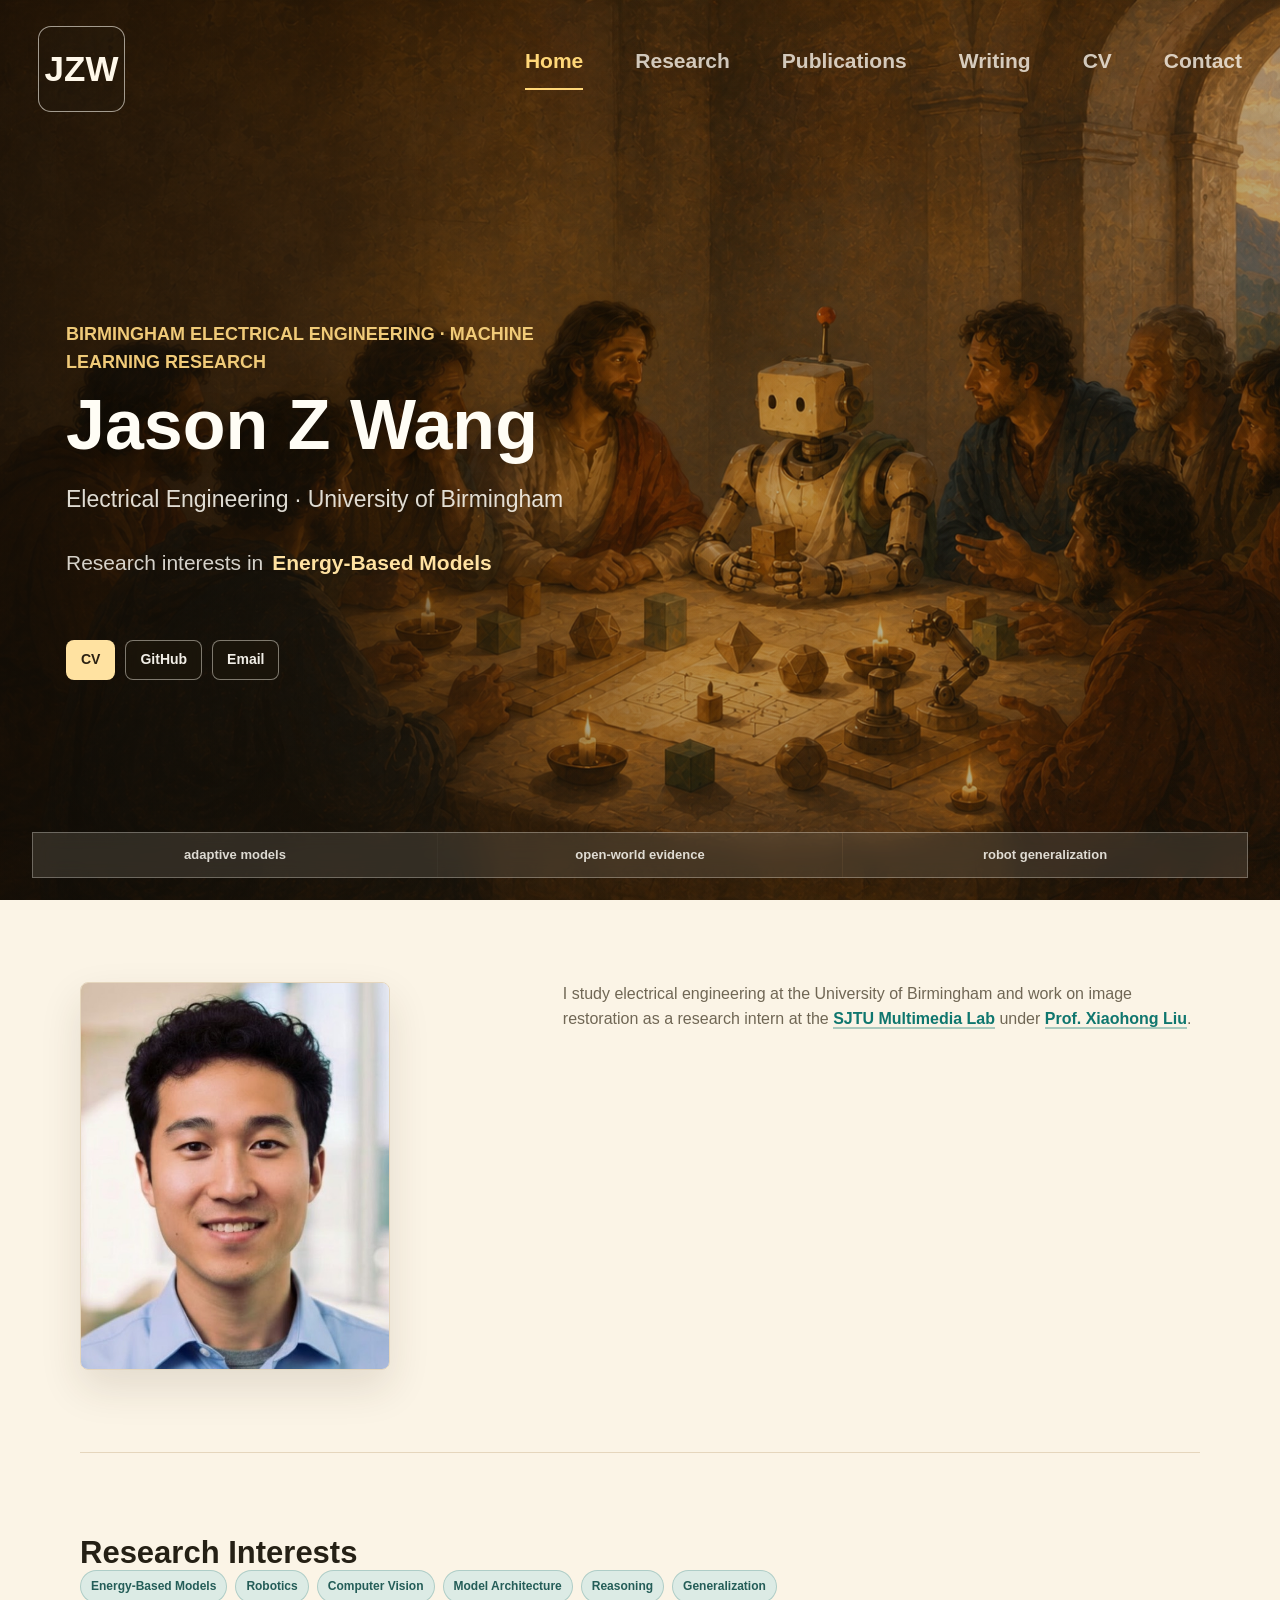
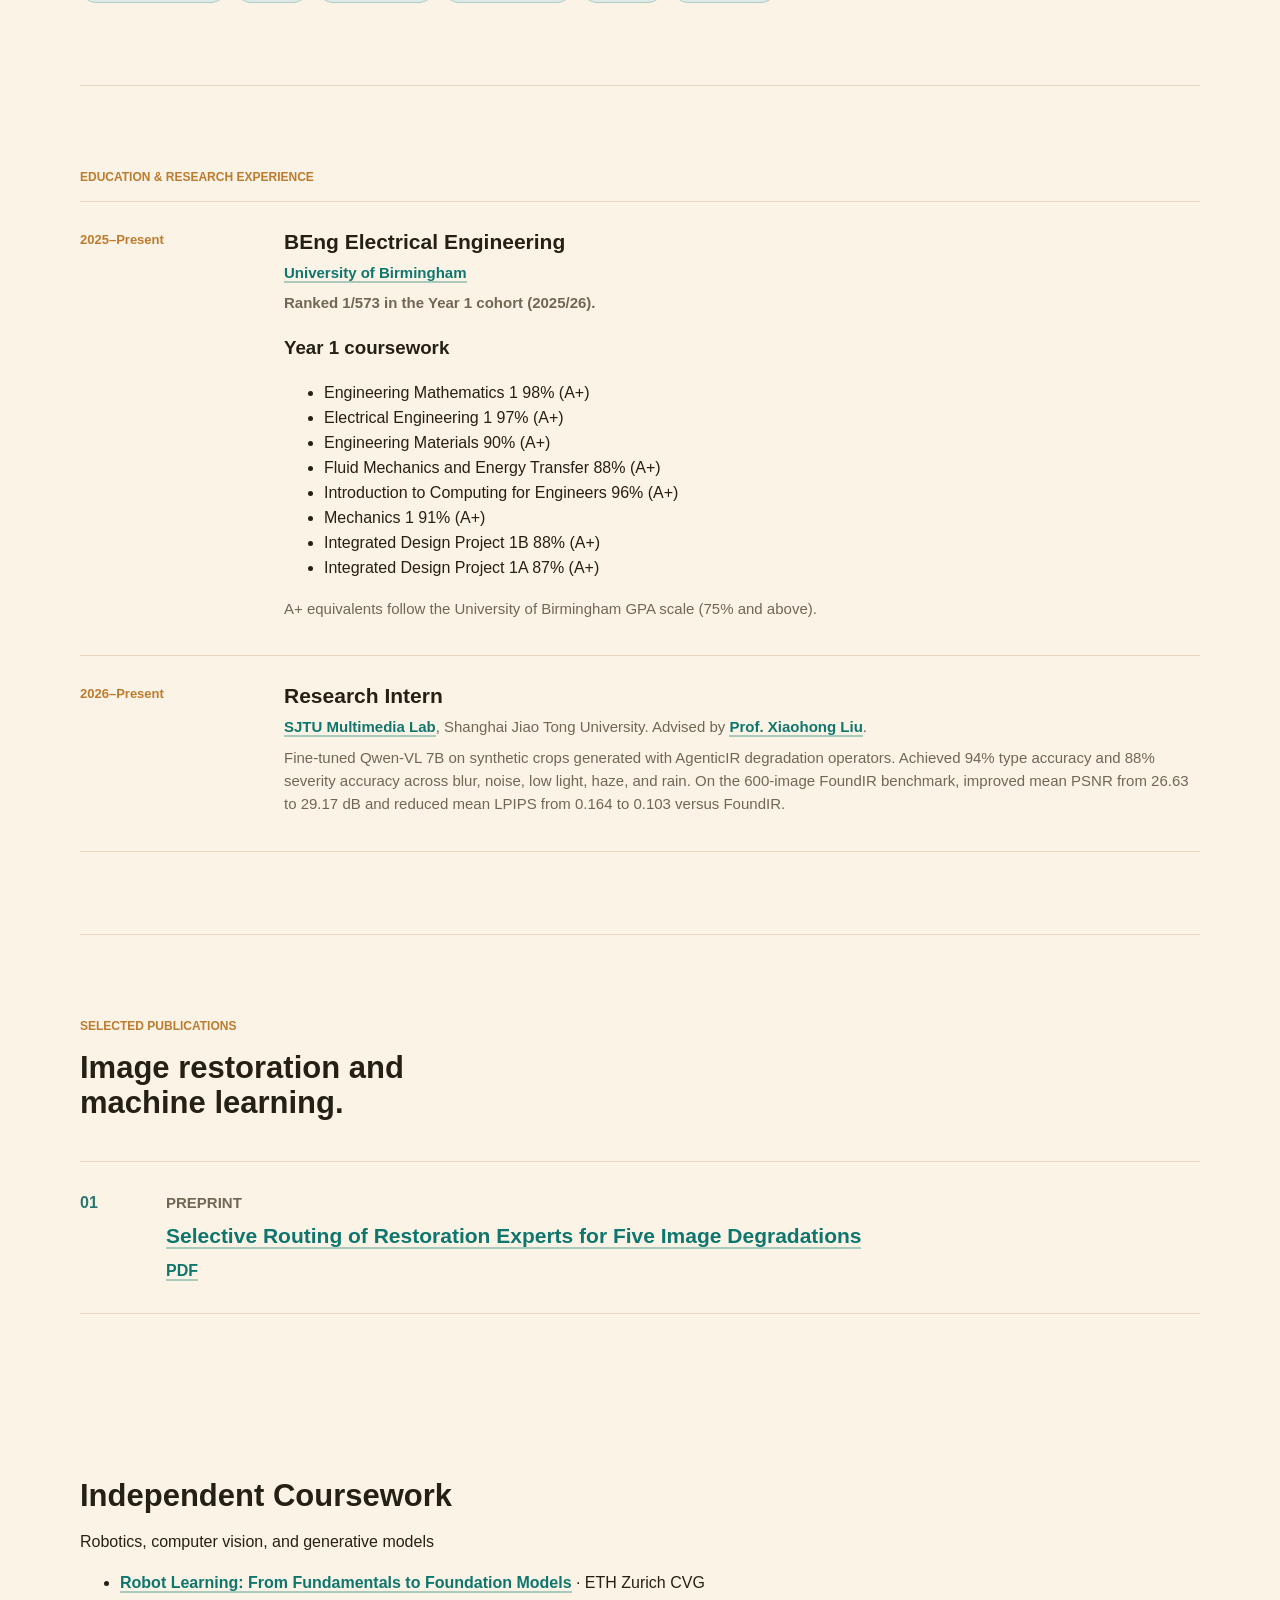
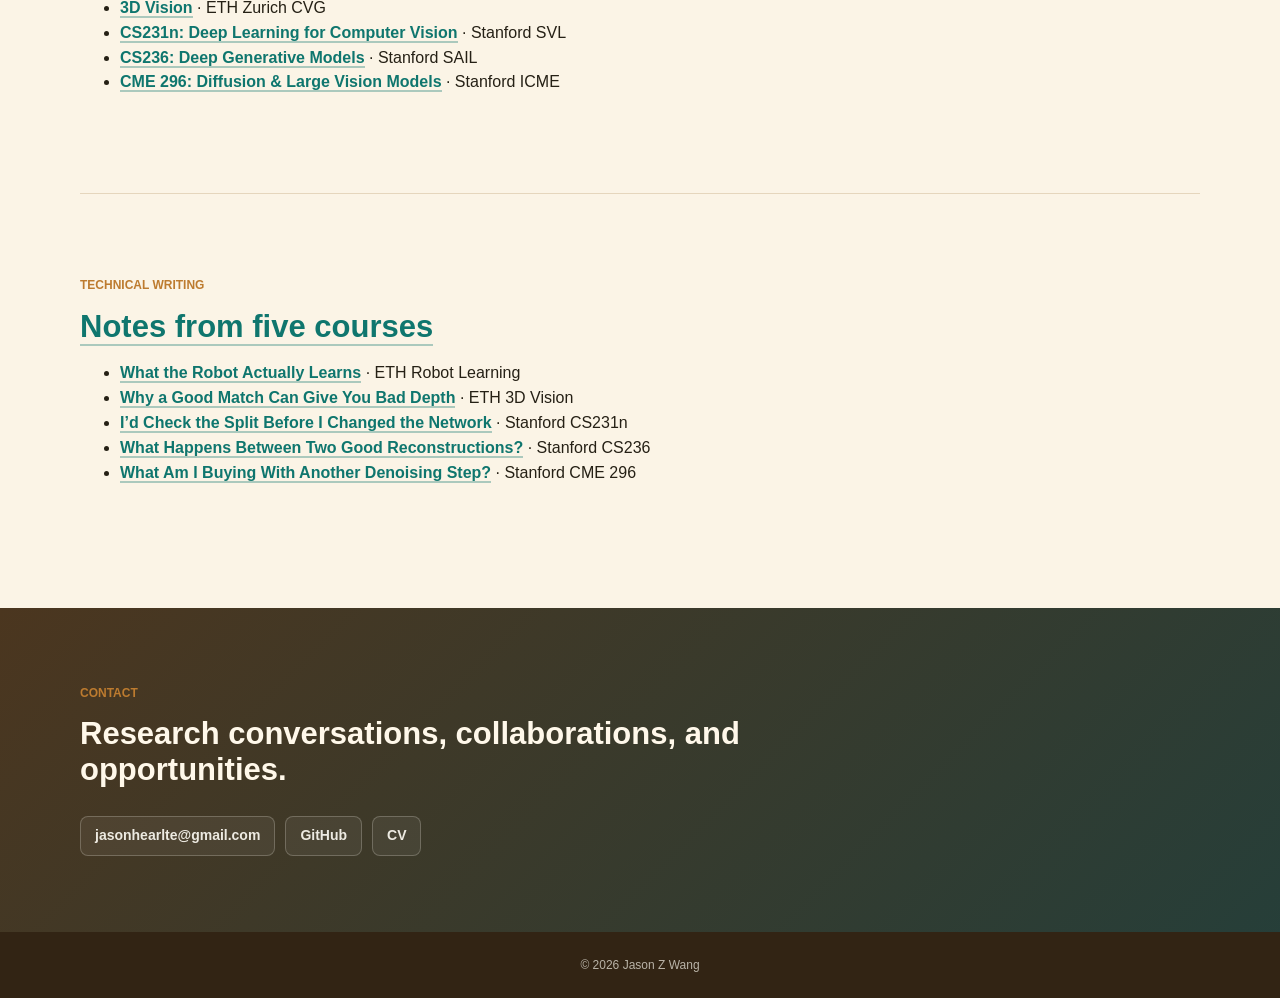
==== commit 537ffb42: "Match technical writing links to homepage styling" ====
--- a/index.html
+++ b/index.html
@@ -19,7 +19,7 @@
   <meta name="twitter:description" content="Birmingham Electrical Engineering student and ML researcher working toward adaptive physical world models and embodied intelligence.">
 
   <link rel="icon" href="assets/favicon.svg" type="image/svg+xml">
-  <link rel="stylesheet" href="css/style.css?v=20261125-course-links">
+  <link rel="stylesheet" href="css/style.css?v=20261125-writing-links">
 </head>
 <body>
   <header class="site-header" id="top">
--- a/css/style.css
+++ b/css/style.css
@@ -365,6 +365,7 @@
 .highlights a,
 .timeline a,
 #coursework a,
+#writing a,
 .publication-list a,
 .contact-links a {
   color: #0f766e;
@@ -376,6 +377,7 @@
 .highlights a:hover,
 .timeline a:hover,
 #coursework a:hover,
+#writing a:hover,
 .publication-list a:hover,
 .contact-links a:hover {
   color: #bd7b2f;
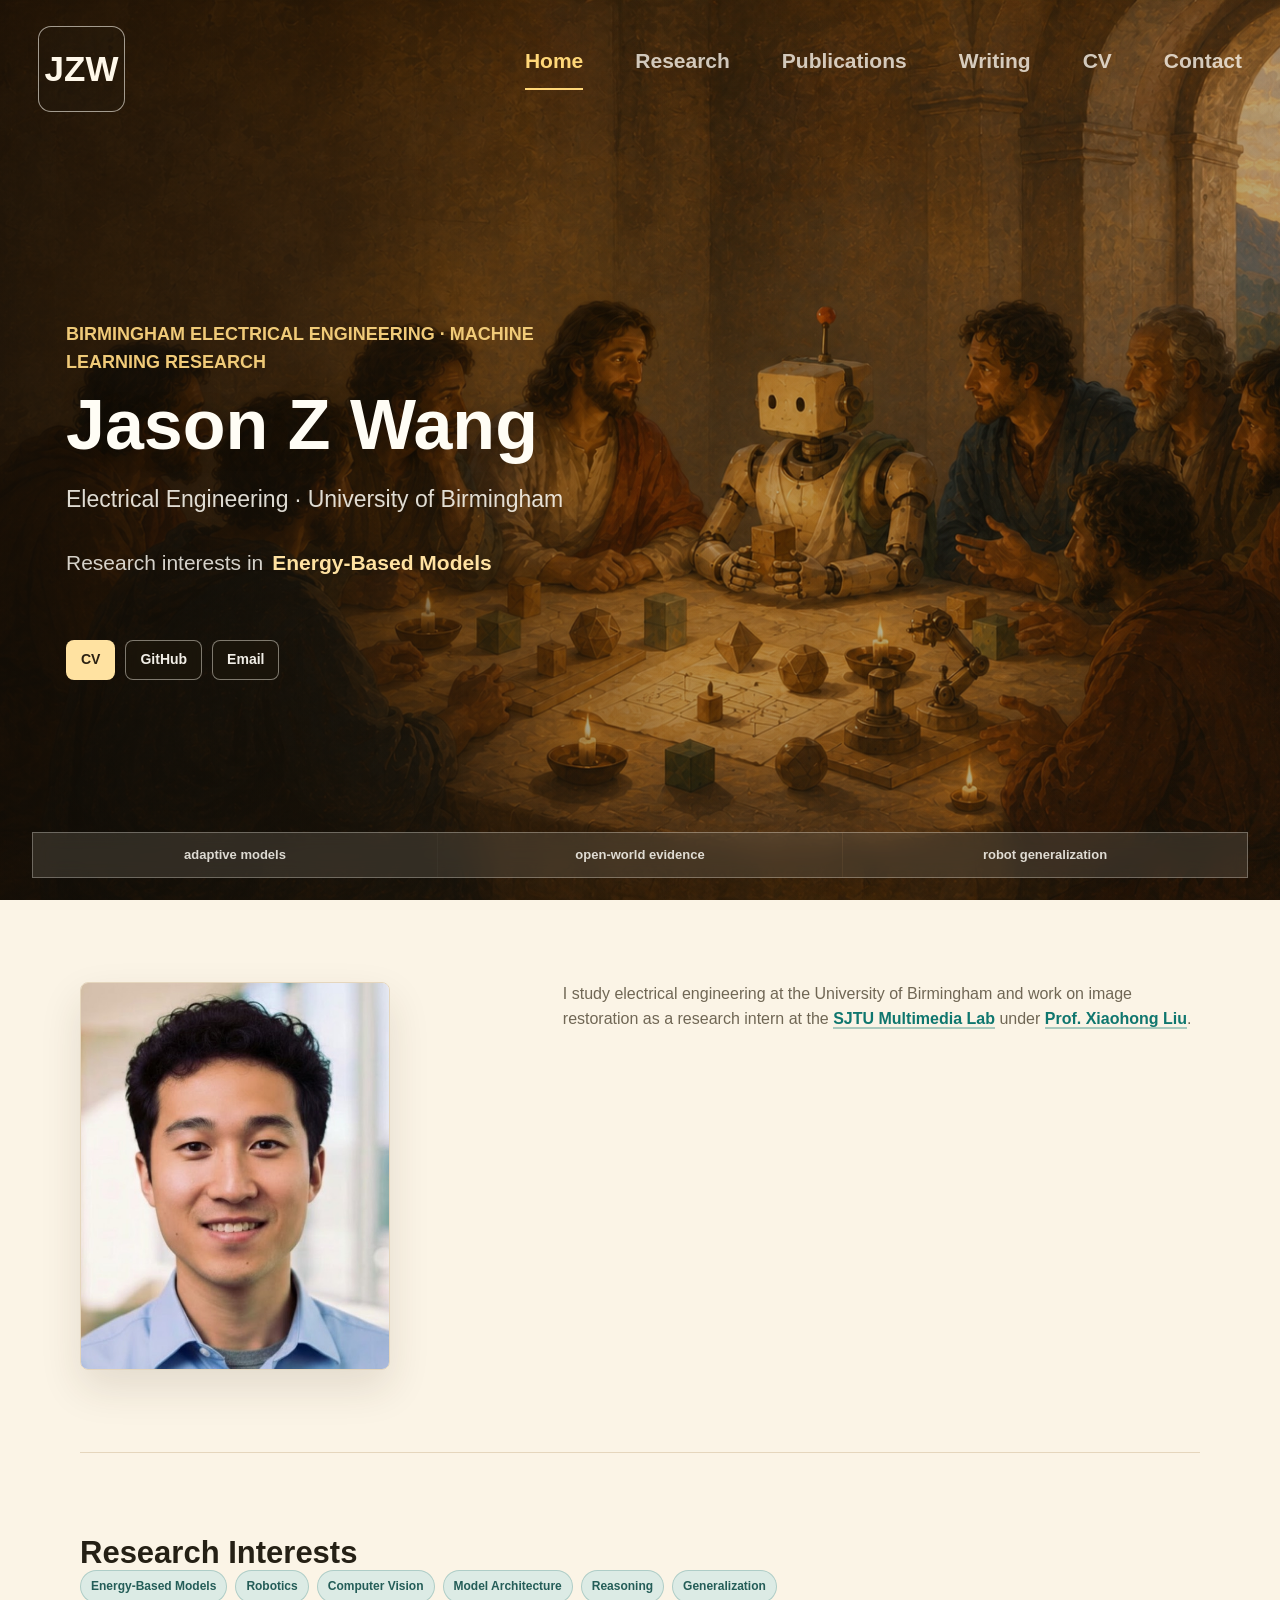
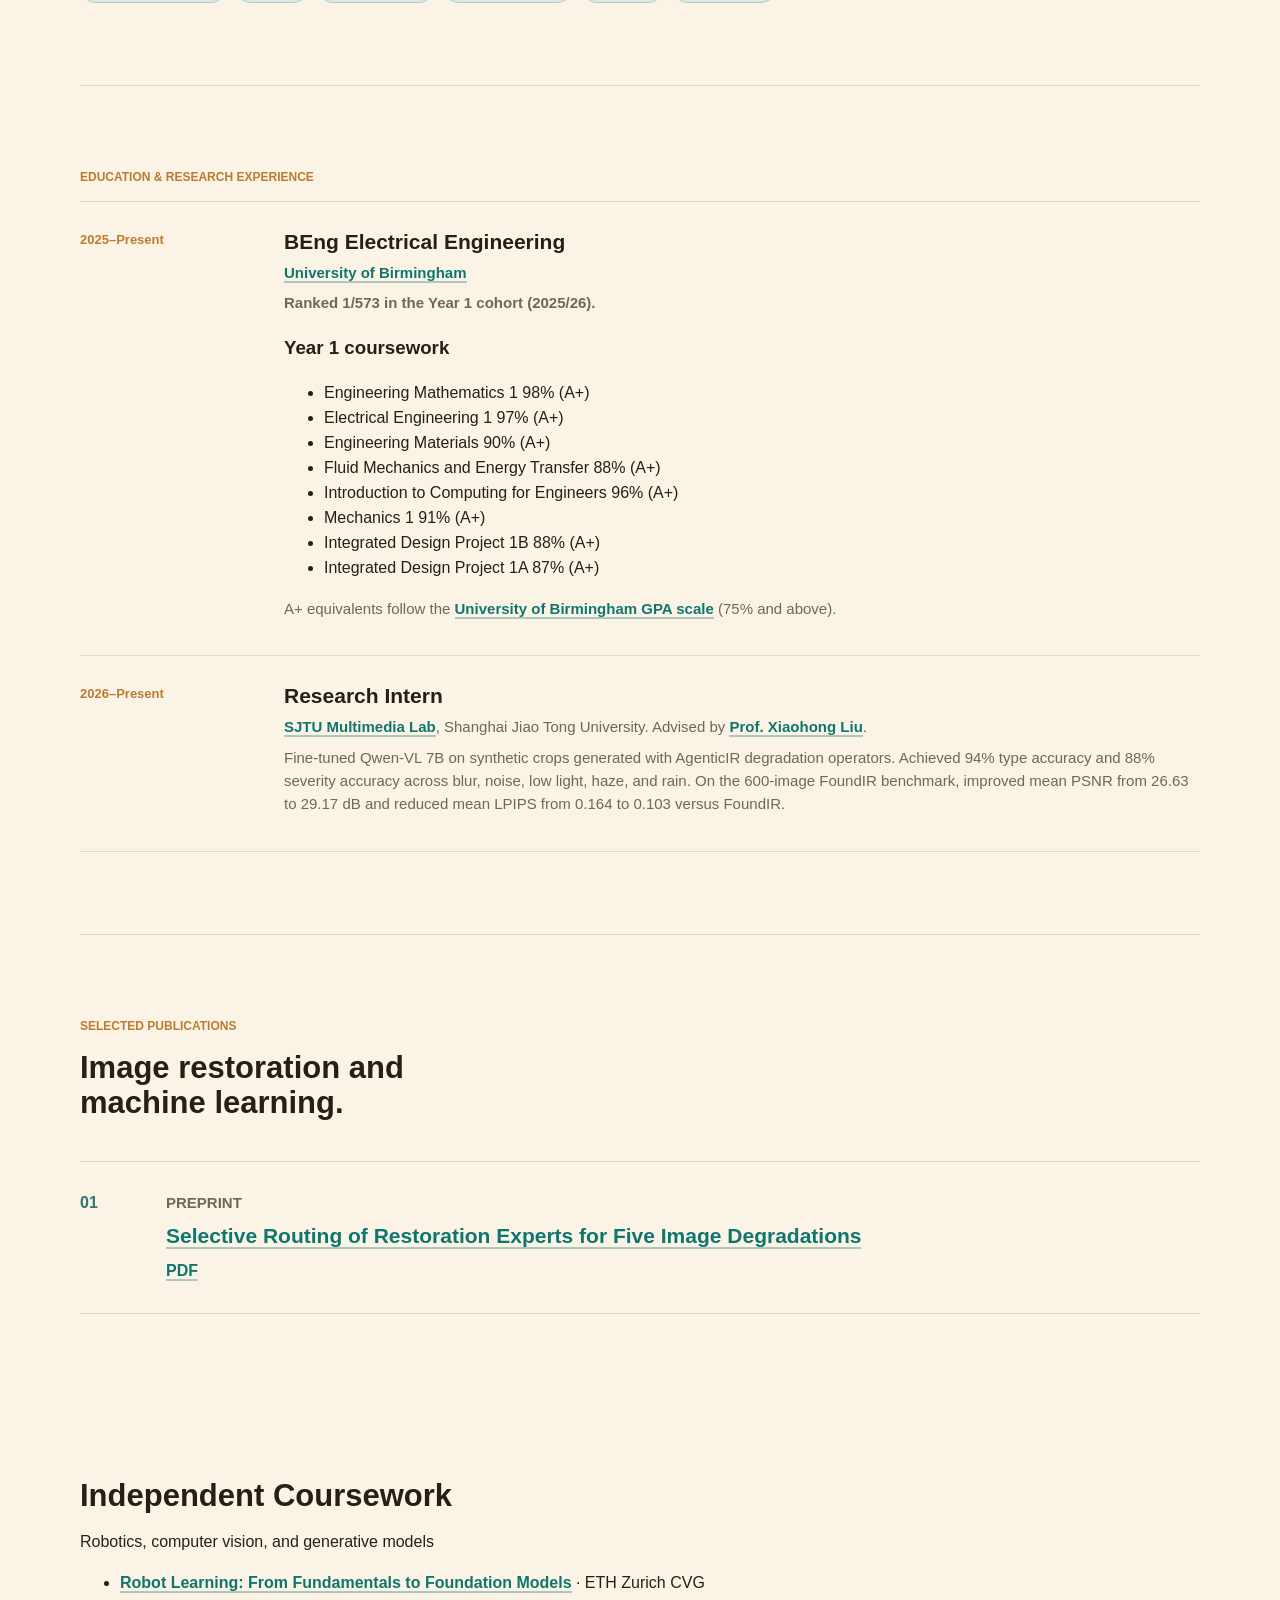
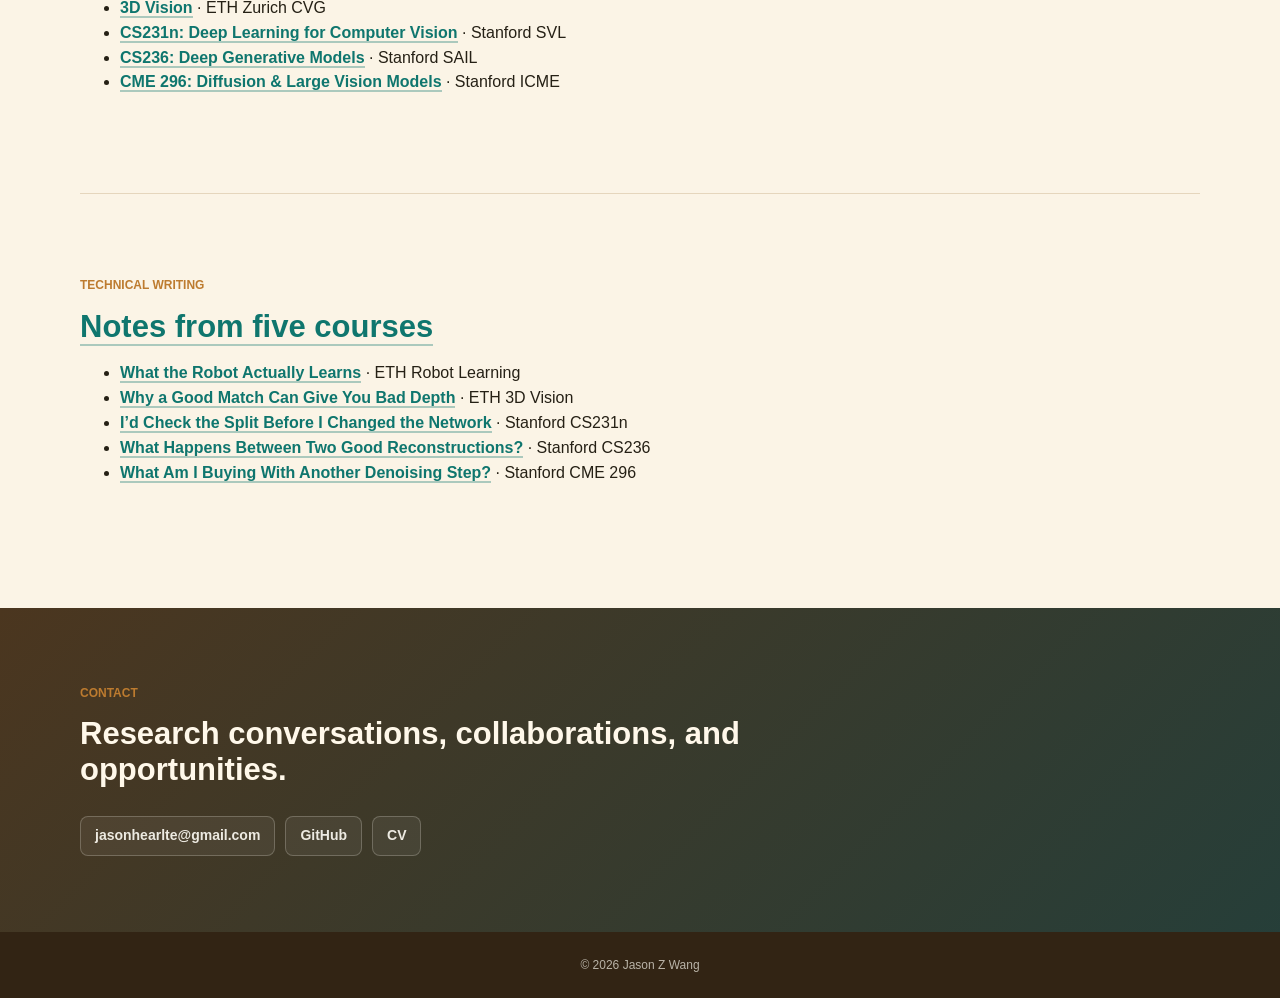
==== commit bfcca62f: "Link coursework grade equivalents to Birmingham GPA guidance" ====
--- a/index.html
+++ b/index.html
@@ -99,7 +99,7 @@
           <div>
             <h2>BEng Electrical Engineering</h2>
             <p><a href="https://www.birmingham.ac.uk/study/undergraduate/subjects/electronic-electrical-and-systems-engineering-courses/electronic-electrical-engineering-beng" target="_blank" rel="noopener">University of Birmingham</a></p>
-            <p><strong>Ranked 1/573 in the Year 1 cohort (2025/26).</strong></p><h3>Year 1 coursework</h3><ul><li>Engineering Mathematics 1 98% (A+)</li><li>Electrical Engineering 1 97% (A+)</li><li>Engineering Materials 90% (A+)</li><li>Fluid Mechanics and Energy Transfer 88% (A+)</li><li>Introduction to Computing for Engineers 96% (A+)</li><li>Mechanics 1 91% (A+)</li><li>Integrated Design Project 1B 88% (A+)</li><li>Integrated Design Project 1A 87% (A+)</li></ul><p>A+ equivalents follow the University of Birmingham GPA scale (75% and above).</p>
+            <p><strong>Ranked 1/573 in the Year 1 cohort (2025/26).</strong></p><h3>Year 1 coursework</h3><ul><li>Engineering Mathematics 1 98% (A+)</li><li>Electrical Engineering 1 97% (A+)</li><li>Engineering Materials 90% (A+)</li><li>Fluid Mechanics and Energy Transfer 88% (A+)</li><li>Introduction to Computing for Engineers 96% (A+)</li><li>Mechanics 1 91% (A+)</li><li>Integrated Design Project 1B 88% (A+)</li><li>Integrated Design Project 1A 87% (A+)</li></ul><p>A+ equivalents follow the <a href="https://intranet.birmingham.ac.uk/student/academic-support/registry/ug-gt/gpa-faqs.aspx">University of Birmingham GPA scale</a> (75% and above).</p>
           </div>
         </article>
         <article>
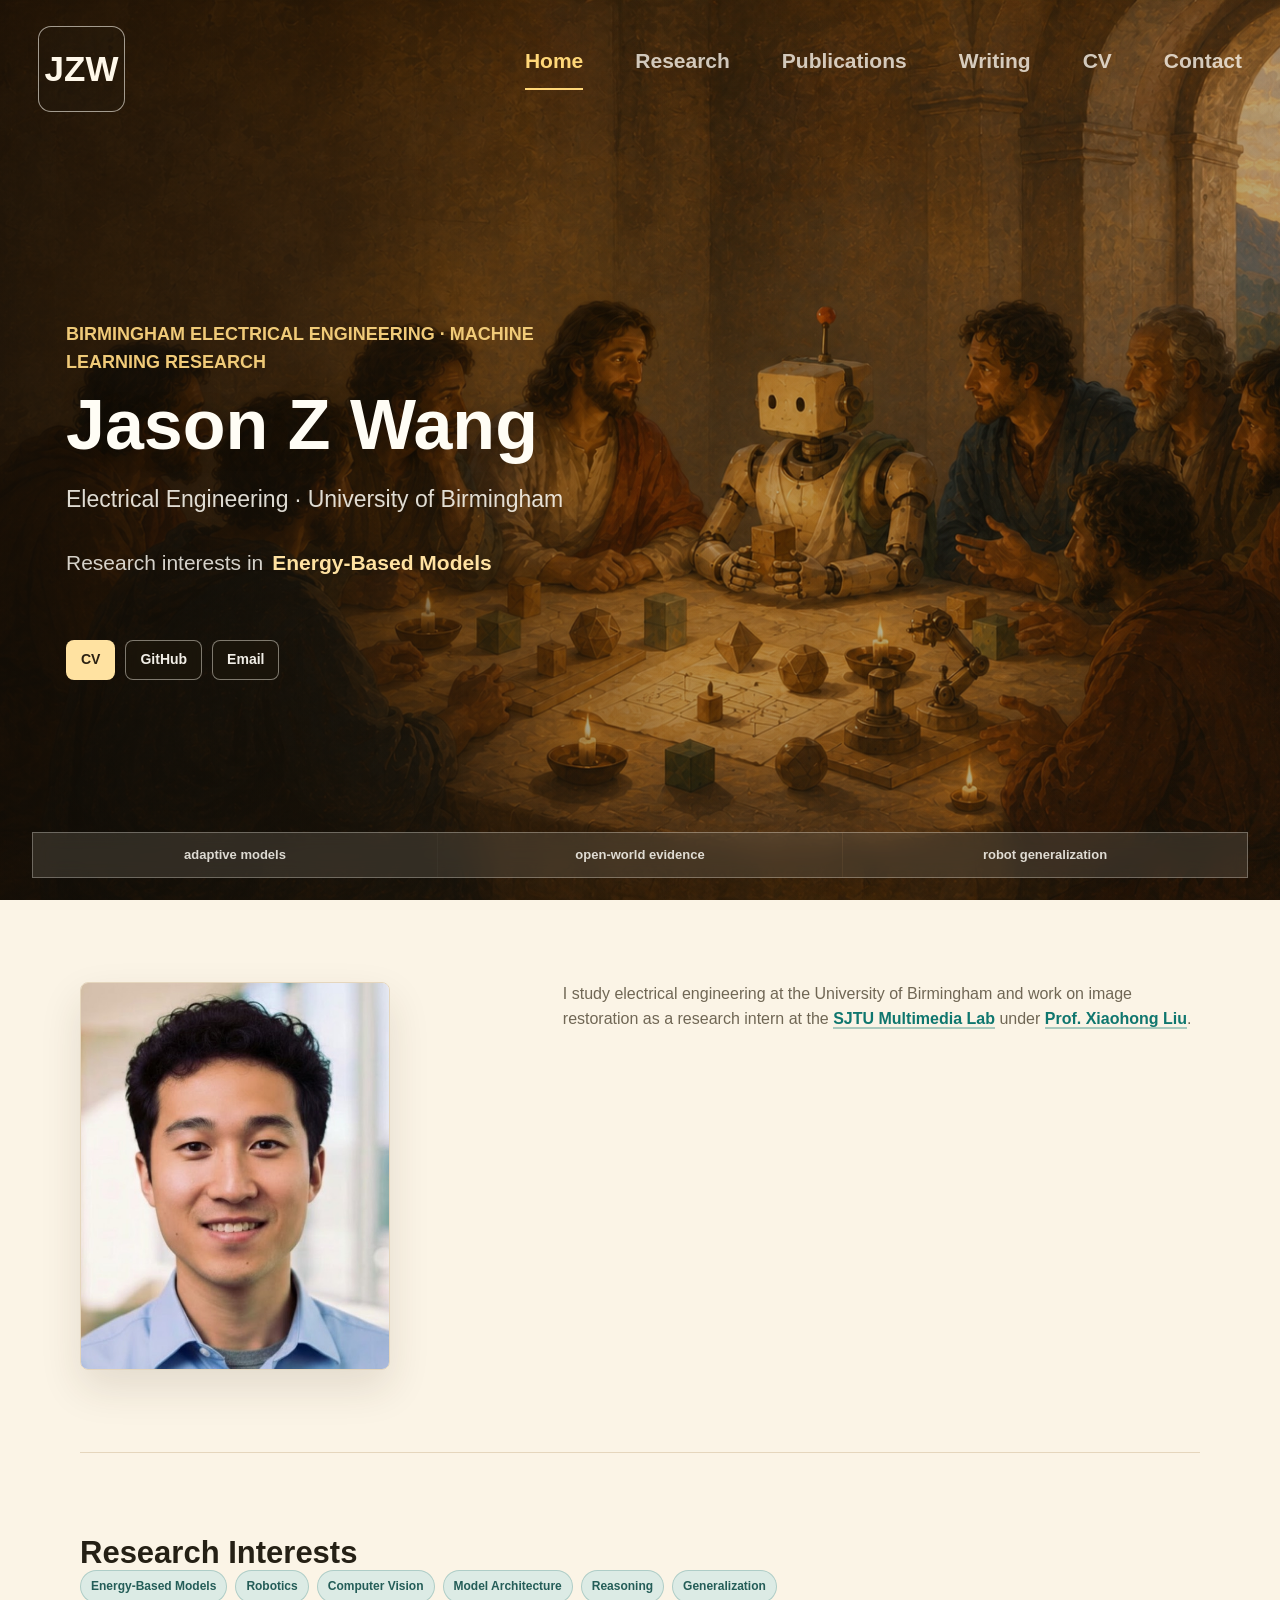
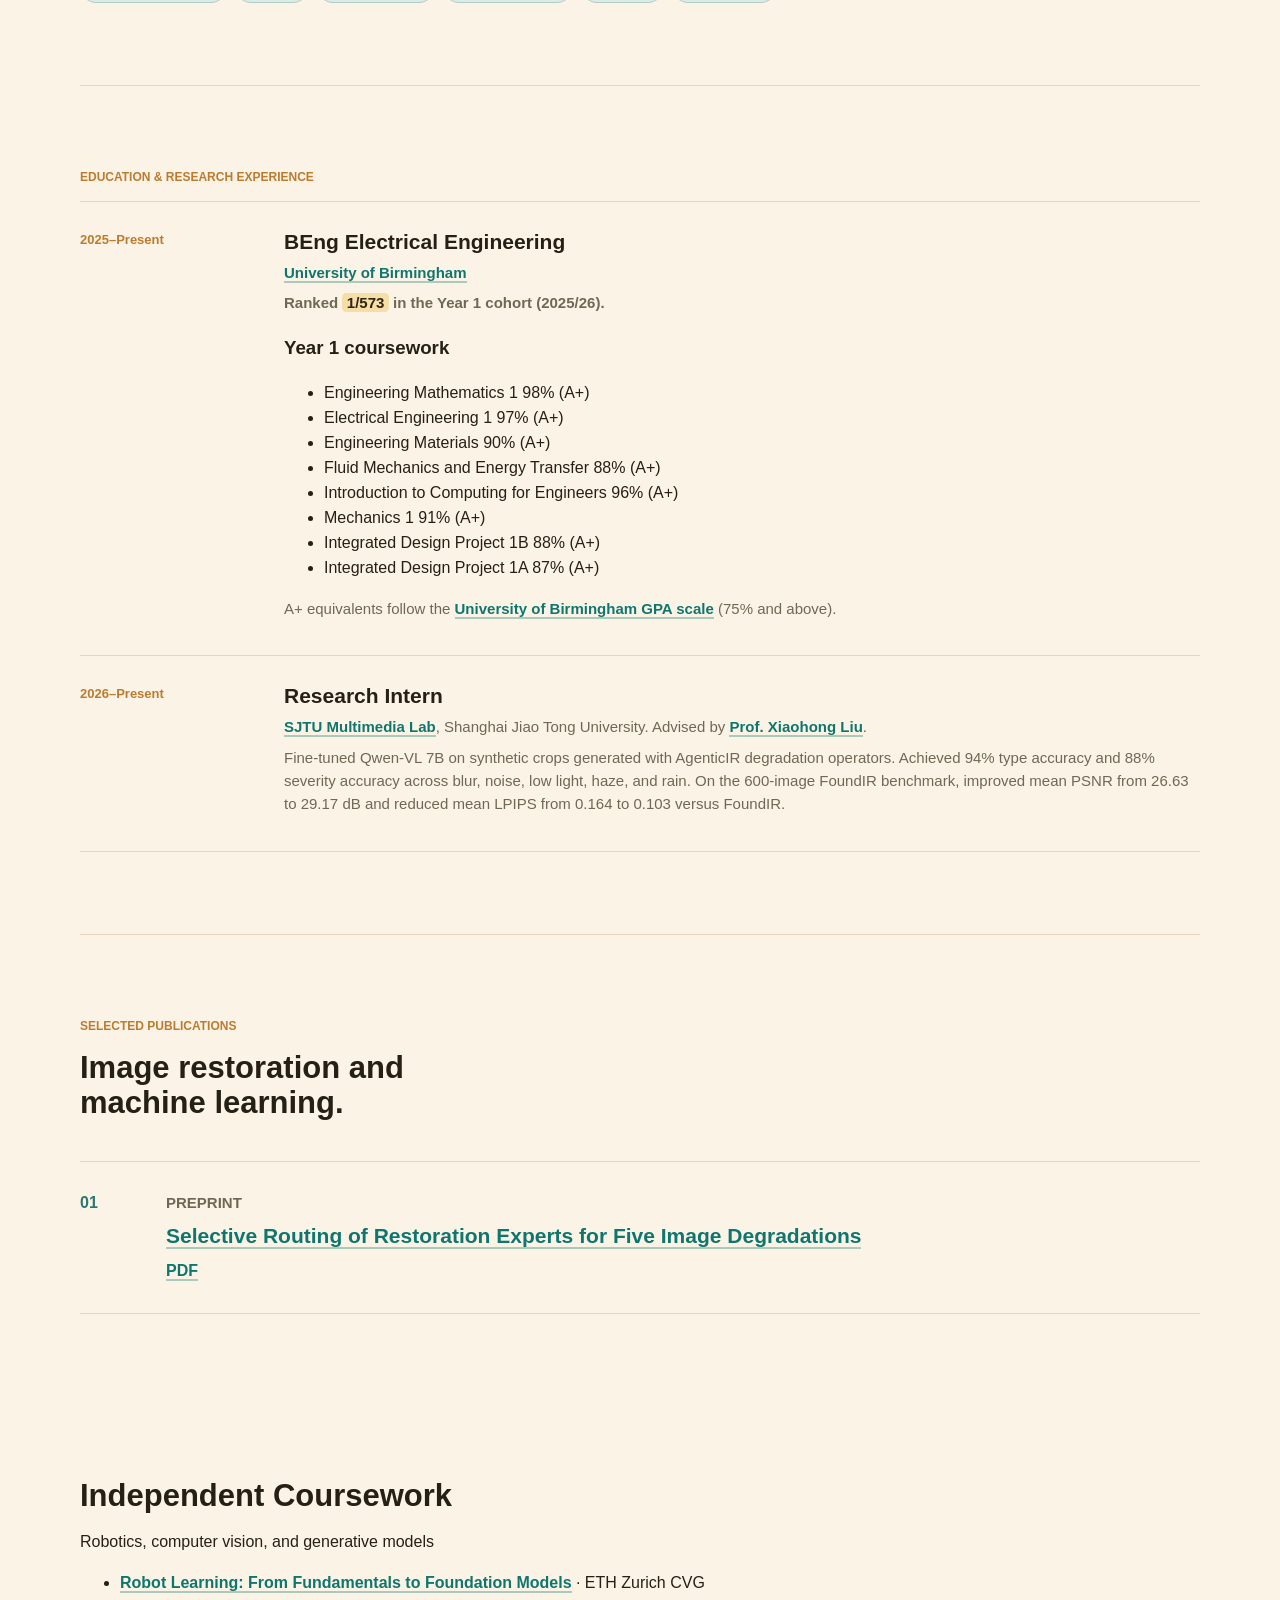
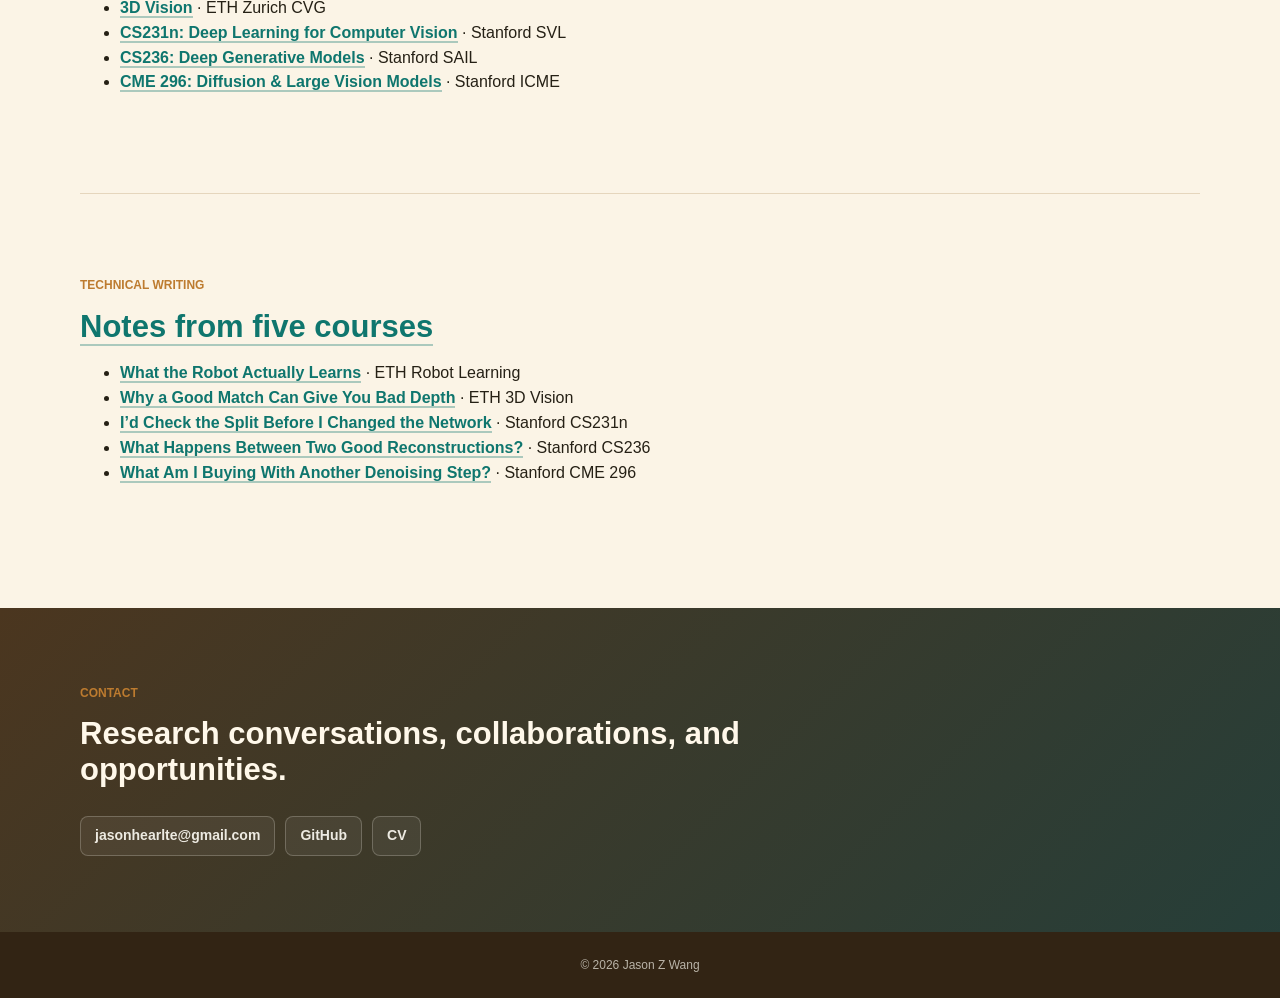
==== commit 166fd26d: "Highlight cohort rank and publish four project implementations" ====
--- a/index.html
+++ b/index.html
@@ -99,7 +99,7 @@
           <div>
             <h2>BEng Electrical Engineering</h2>
             <p><a href="https://www.birmingham.ac.uk/study/undergraduate/subjects/electronic-electrical-and-systems-engineering-courses/electronic-electrical-engineering-beng" target="_blank" rel="noopener">University of Birmingham</a></p>
-            <p><strong>Ranked 1/573 in the Year 1 cohort (2025/26).</strong></p><h3>Year 1 coursework</h3><ul><li>Engineering Mathematics 1 98% (A+)</li><li>Electrical Engineering 1 97% (A+)</li><li>Engineering Materials 90% (A+)</li><li>Fluid Mechanics and Energy Transfer 88% (A+)</li><li>Introduction to Computing for Engineers 96% (A+)</li><li>Mechanics 1 91% (A+)</li><li>Integrated Design Project 1B 88% (A+)</li><li>Integrated Design Project 1A 87% (A+)</li></ul><p>A+ equivalents follow the <a href="https://intranet.birmingham.ac.uk/student/academic-support/registry/ug-gt/gpa-faqs.aspx">University of Birmingham GPA scale</a> (75% and above).</p>
+            <p><strong>Ranked <mark class="cohort-rank" style="background:#f5dfa6;color:#332514;border-radius:.3em;padding:.08em .3em;font-weight:800">1/573</mark> in the Year 1 cohort (2025/26).</strong></p><h3>Year 1 coursework</h3><ul><li>Engineering Mathematics 1 98% (A+)</li><li>Electrical Engineering 1 97% (A+)</li><li>Engineering Materials 90% (A+)</li><li>Fluid Mechanics and Energy Transfer 88% (A+)</li><li>Introduction to Computing for Engineers 96% (A+)</li><li>Mechanics 1 91% (A+)</li><li>Integrated Design Project 1B 88% (A+)</li><li>Integrated Design Project 1A 87% (A+)</li></ul><p>A+ equivalents follow the <a href="https://intranet.birmingham.ac.uk/student/academic-support/registry/ug-gt/gpa-faqs.aspx">University of Birmingham GPA scale</a> (75% and above).</p>
           </div>
         </article>
         <article>
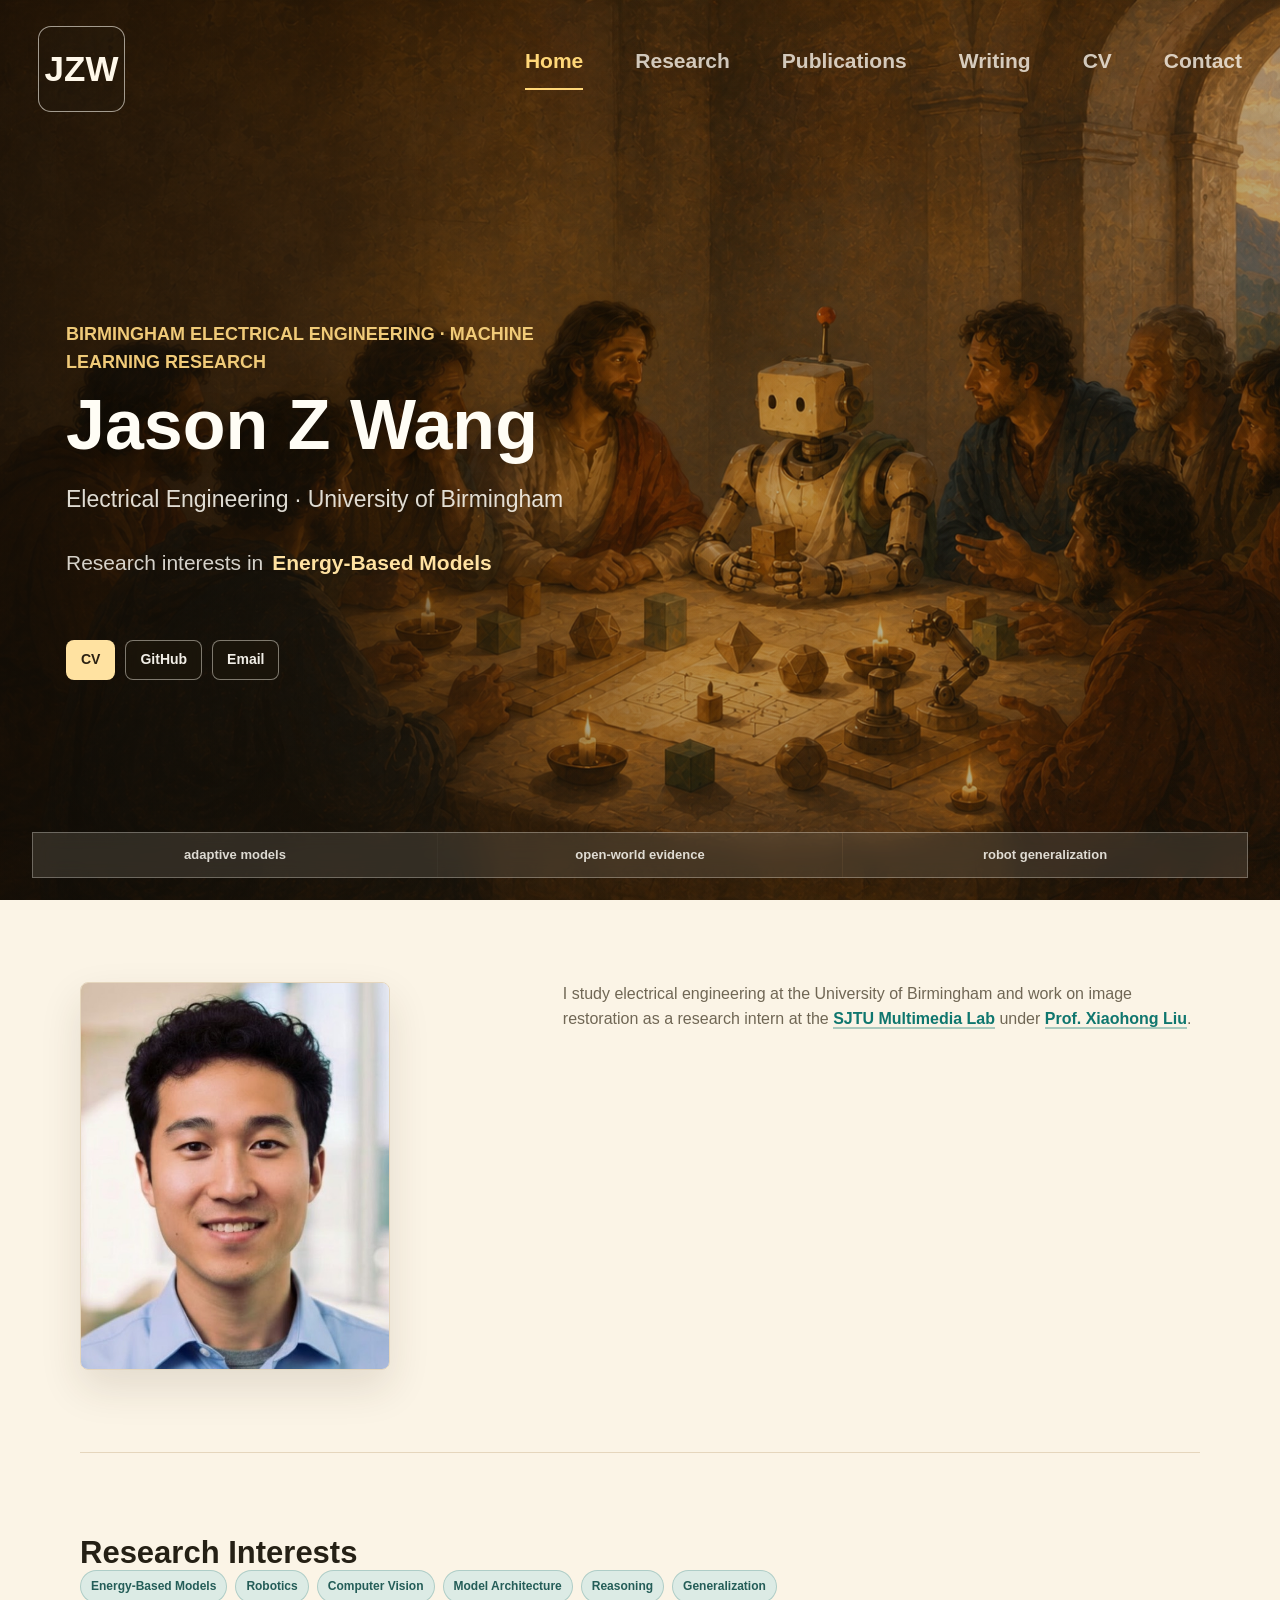
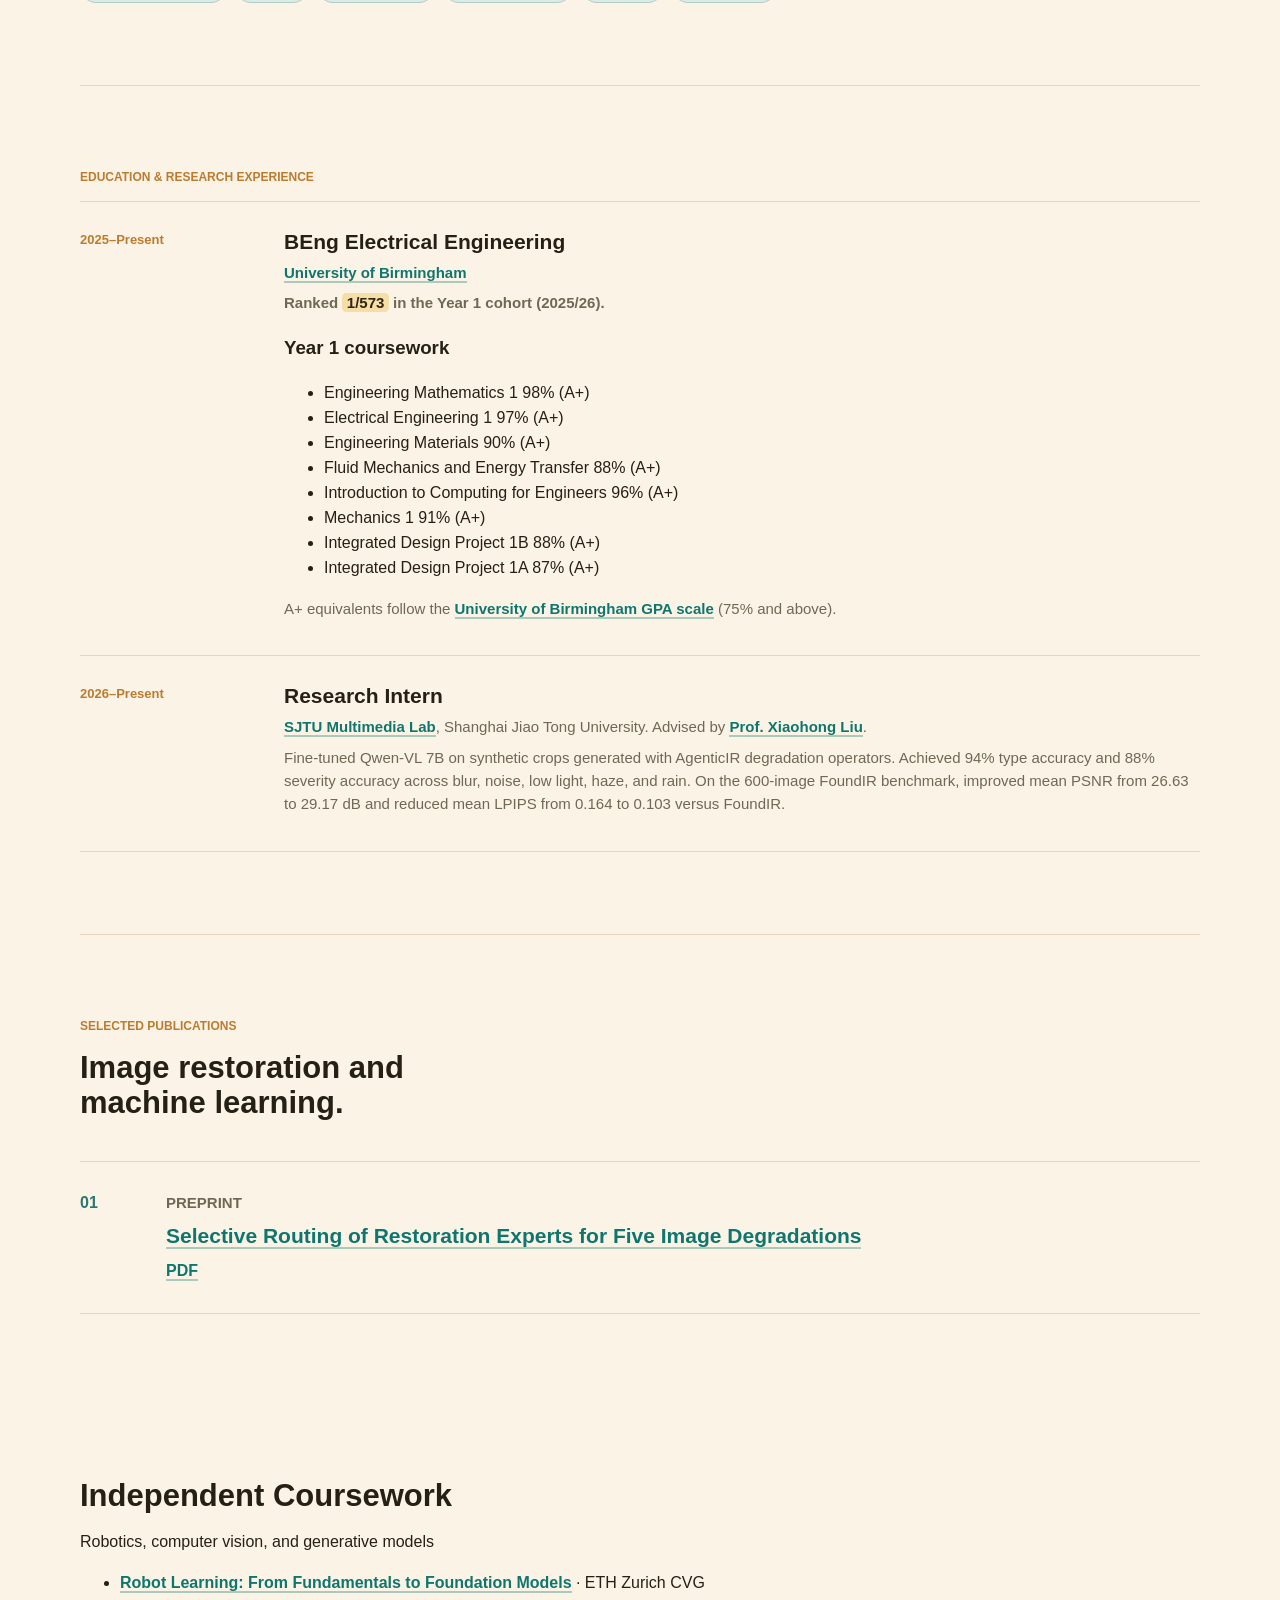
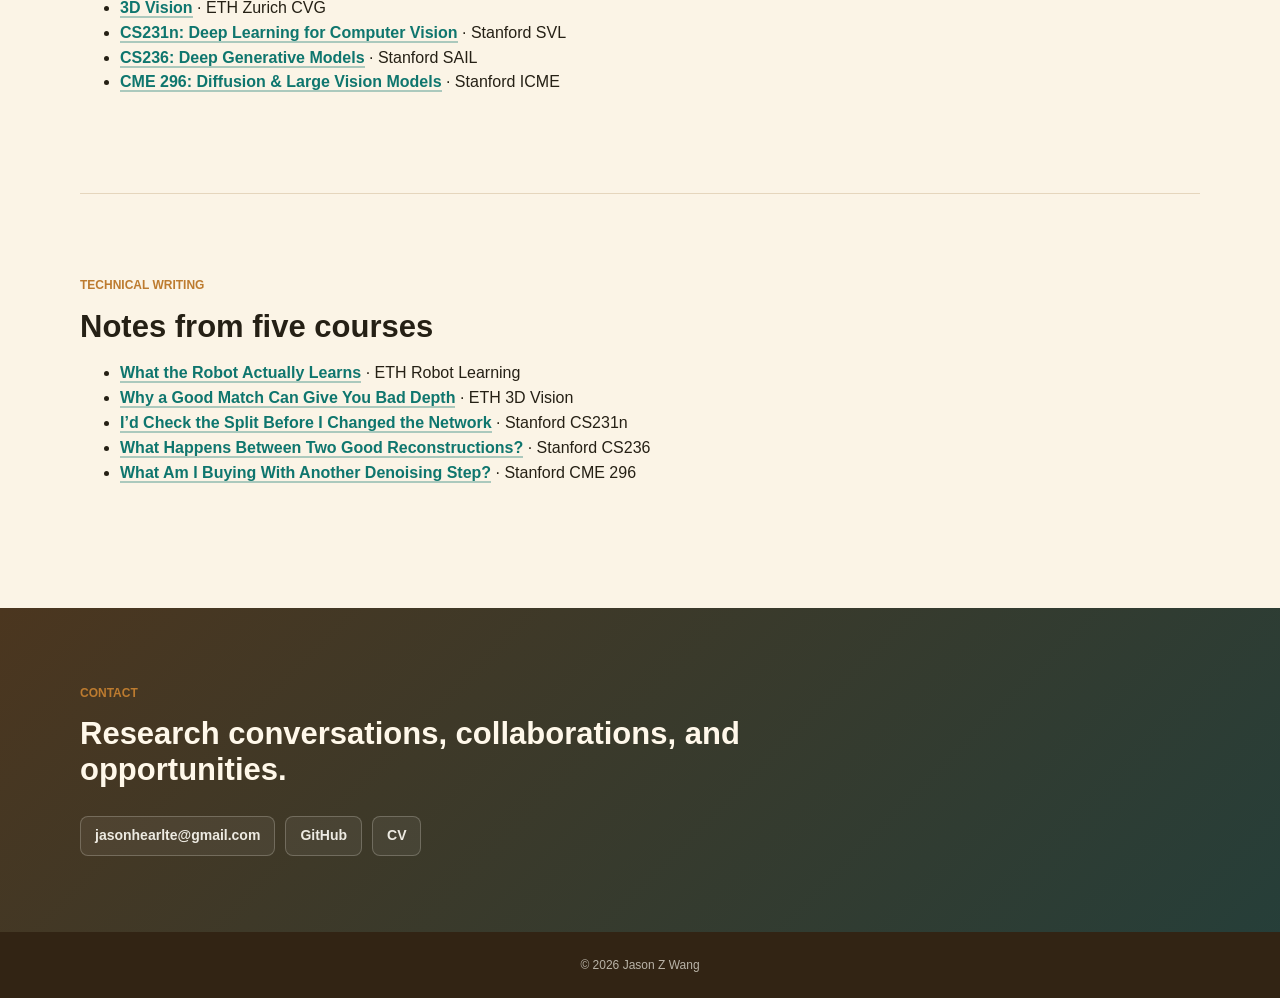
==== commit 4c3ae7cf: "Use plain heading for technical writing section" ====
--- a/index.html
+++ b/index.html
@@ -141,7 +141,7 @@
 
     <section class="section publication-section" id="writing">
       <p class="section-kicker">Technical Writing</p>
-      <h2><a href="blog/">Notes from five courses</a></h2>
+      <h2>Notes from five courses</h2>
       <ul><li><a href="blog/robot-learning.html">What the Robot Actually Learns</a> · ETH Robot Learning</li><li><a href="blog/3d-vision.html">Why a Good Match Can Give You Bad Depth</a> · ETH 3D Vision</li><li><a href="blog/cs231n.html">I’d Check the Split Before I Changed the Network</a> · Stanford CS231n</li><li><a href="blog/cs236.html">What Happens Between Two Good Reconstructions?</a> · Stanford CS236</li><li><a href="blog/cme296.html">What Am I Buying With Another Denoising Step?</a> · Stanford CME 296</li></ul>
     </section>
 
